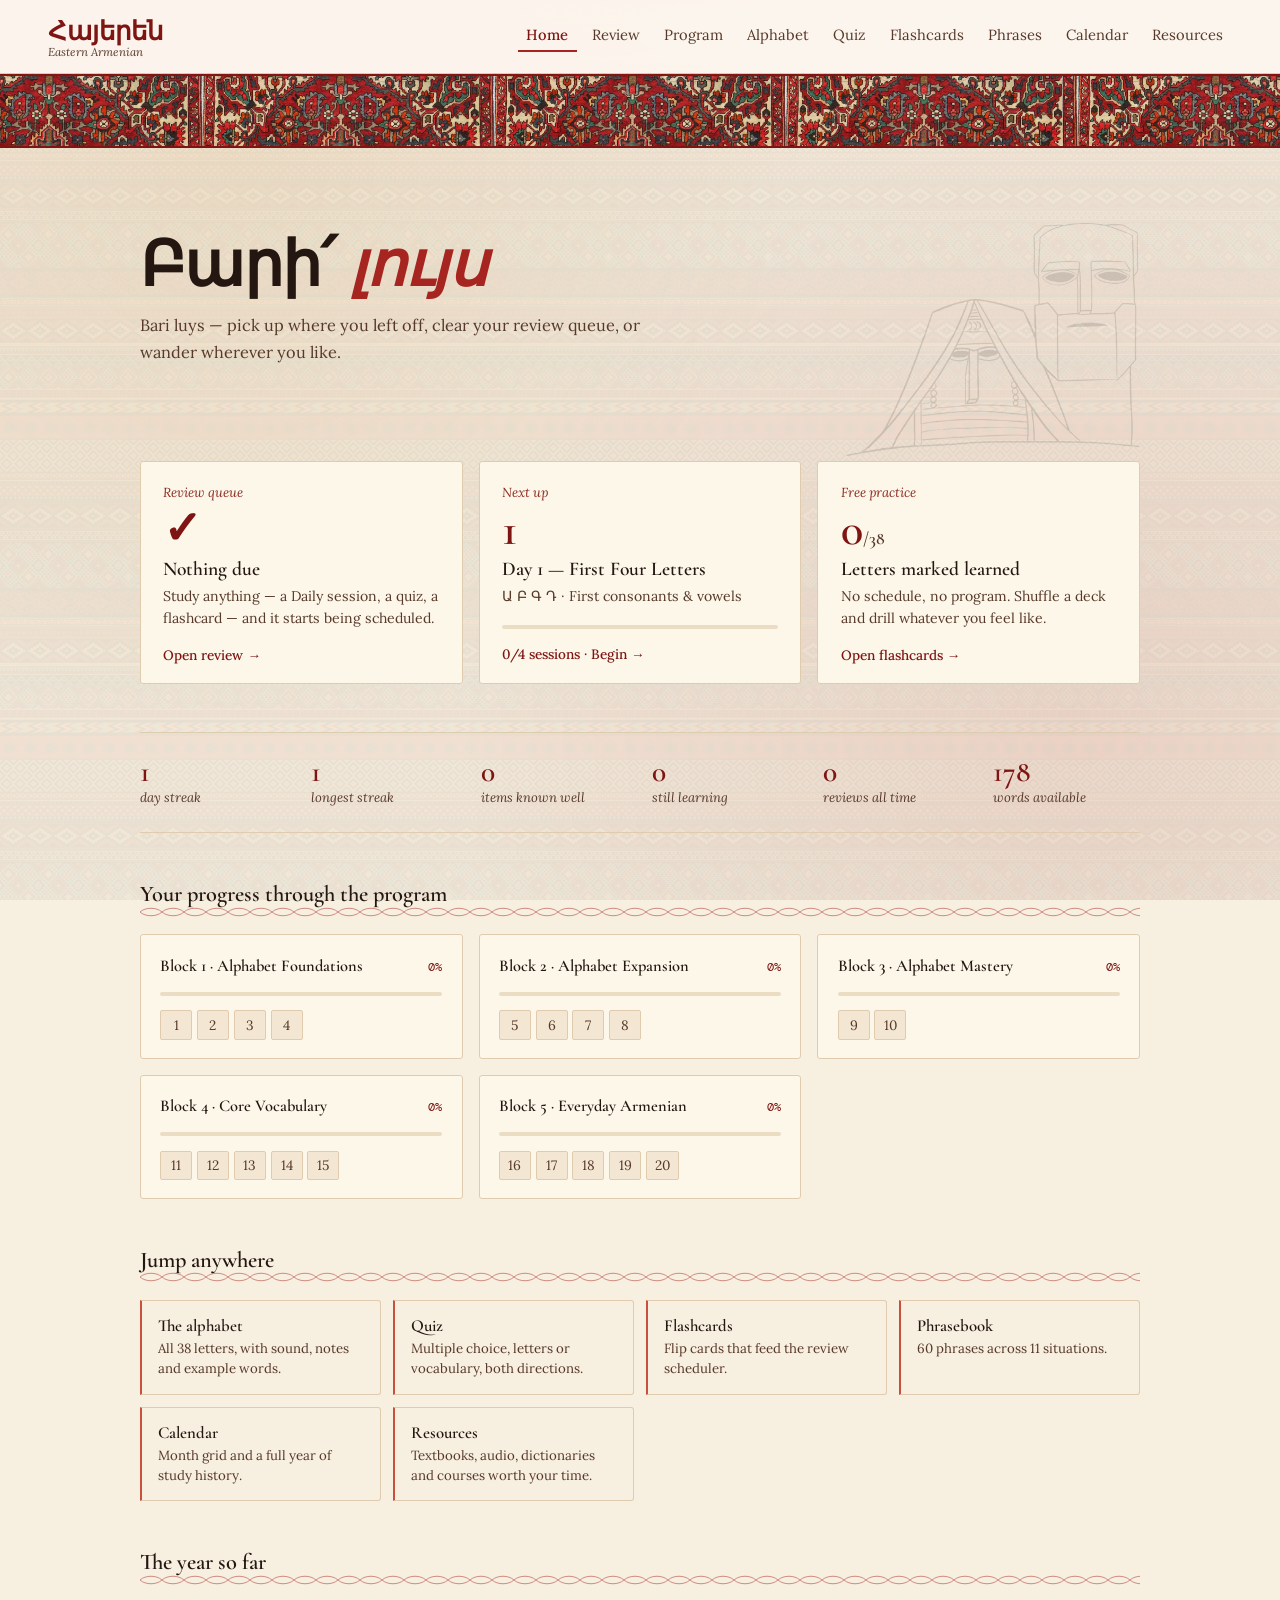
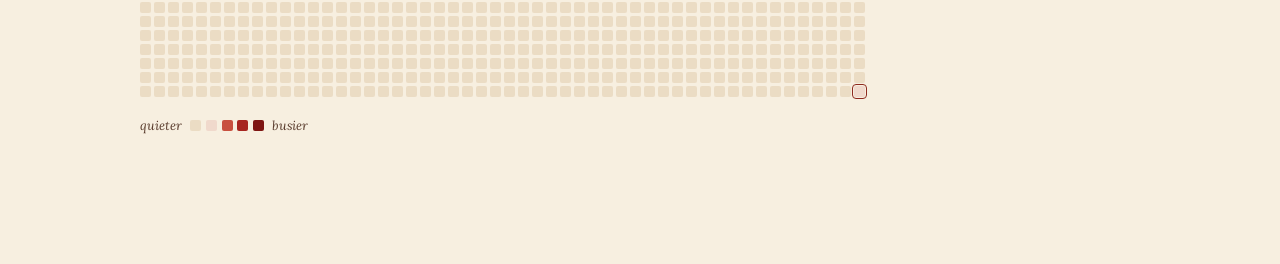
==== index.html @ 658a51a0 "feat: add Drops-style picture mode to word flashcards Adds a "Picture Mode" toggle to the Flashcards" ====
<!DOCTYPE html>
<html lang="en">
<head>
<meta charset="UTF-8">
<meta name="viewport" content="width=device-width, initial-scale=1.0">
<title>Հայերեն — Armenian Learning</title>
<link rel="preconnect" href="https://fonts.googleapis.com">
<link rel="preconnect" href="https://fonts.gstatic.com" crossorigin>
<link href="https://fonts.googleapis.com/css2?family=Cormorant+Garamond:ital,wght@0,400;0,600;0,700;1,400;1,600&family=Lora:ital,wght@0,400;0,500;0,600;1,400;1,500&family=DM+Mono:wght@400;500&display=swap" rel="stylesheet">
<link rel="stylesheet" href="css/main.css">
<link rel="manifest" href="/hayeren/manifest.json">
<meta name="theme-color" content="#a72520">
<meta name="apple-mobile-web-app-capable" content="yes">
<meta name="apple-mobile-web-app-status-bar-style" content="default">
<meta name="apple-mobile-web-app-title" content="Hayeren">
<link rel="apple-touch-icon" href="/hayeren/icons/icon-192.png">
</head>
<body>

<nav>
  <div class="nav-logo">Հայերեն <span>Eastern Armenian</span></div>
  <div class="nav-tabs">
    <button class="tab-btn active"  onclick="showPanel('home', this)">Home</button>
    <button class="tab-btn"         onclick="showPanel('review', this)">Review<span class="tab-badge" id="tabDueBadge"></span></button>
    <button class="tab-btn"         onclick="showPanel('daily', this)">Program</button>
    <button class="tab-btn"         onclick="showPanel('alphabet', this)">Alphabet</button>
    <button class="tab-btn"         onclick="showPanel('quiz', this)">Quiz</button>
    <button class="tab-btn"         onclick="showPanel('flashcards', this)">Flashcards</button>
    <button class="tab-btn"         onclick="showPanel('phrases', this)">Phrases</button>
    <button class="tab-btn"         onclick="showPanel('calendar', this)">Calendar</button>
    <button class="tab-btn"         onclick="showPanel('resources', this)">Resources</button>
  </div>
</nav>

<!-- ====== HOME / DASHBOARD ====== -->
<div id="panel-home" class="panel active">
  <div class="carpet-band" role="presentation"></div>
  <div class="dash">
    <header class="dash-head">
      <h1 id="dashGreeting">Բարի՛ <em>լույս</em></h1>
      <p id="dashLine">Pick up where you left off, clear your review queue, or wander wherever you like.</p>
    </header>

    <section class="dash-primary" id="dashPrimary"></section>

    <section class="dash-figures" id="dashFigures"></section>

    <section class="dash-section">
      <h2>Your progress through the program</h2>
      <div class="dash-blocks" id="dashBlocks"></div>
    </section>

    <section class="dash-section">
      <h2>Jump anywhere</h2>
      <div class="dash-jump" id="dashJump"></div>
    </section>

    <section class="dash-section">
      <h2>The year so far</h2>
      <div class="heatmap-wrap"><div class="heatmap" id="dashHeatmap"></div></div>
      <div class="heatmap-key">
        <span>quieter</span>
        <i class="hm-cell level-0"></i><i class="hm-cell level-1"></i><i class="hm-cell level-2"></i><i class="hm-cell level-3"></i><i class="hm-cell level-4"></i>
        <span>busier</span>
      </div>
    </section>
  </div>
</div>

<!-- ====== REVIEW PANEL ====== -->
<div id="panel-review" class="panel">
  <div class="review-section">
    <div class="review-head">
      <h2>Review</h2>
      <p>Everything the scheduler says is due today — letters, words and phrases in one queue. This is the habit that makes the rest stick.</p>
    </div>
    <div class="review-stats" id="reviewStats"></div>
    <div class="progress-bar-wrap"><div class="progress-bar-fill" id="reviewProgress" style="width:0%"></div></div>
    <div class="review-counter" id="reviewCounter"></div>
    <div class="review-card" id="reviewCard"></div>
    <div class="review-actions" id="reviewActions" style="display:none;">
      <button class="fc-rate fc-rate-hard" onclick="rateReview('hard')">Hard<span>1 day</span></button>
      <button class="fc-rate fc-rate-ok"   onclick="rateReview('good')">Got it<span>schedule out</span></button>
      <button class="fc-rate fc-rate-easy" onclick="rateReview('easy')">Easy<span>push further</span></button>
    </div>
  </div>
</div>

<!-- ====== PROGRAM (DAILY) PANEL ====== -->
<div id="panel-daily" class="panel">
  <div class="pattern-band" role="presentation"></div>
  <div class="schedule-section">
    <div class="program-head">
      <h2 id="dayHeading">Day 1 — First Four Letters</h2>
      <div id="day-subtitle" class="program-subtitle"></div>
      <div id="dayMeta" class="program-meta"></div>
    </div>

    <nav id="daySelector" class="day-selector"></nav>

    <div id="dayContent"></div>
  </div>
</div>

<!-- ====== CALENDAR PANEL ====== -->
<div id="panel-calendar" class="panel">
  <div class="calendar-section">
    <div class="cal-head">
      <h2>Calendar</h2>
      <p>A record of the whole effort. Darker means a heavier study day — a gap costs one square, not the story.</p>
    </div>
    <div class="cal-summary" id="calSummary"></div>

    <div class="cal-month">
      <div class="cal-month-bar">
        <button class="cal-nav" onclick="changeMonth(-1)">←</button>
        <div class="cal-month-label" id="calMonthLabel"></div>
        <button class="cal-nav" onclick="changeMonth(1)">→</button>
      </div>
      <div class="cal-grid" id="calMonthGrid"></div>
    </div>

    <div class="cal-year">
      <h3>Last 52 weeks</h3>
      <div class="heatmap-wrap"><div class="heatmap" id="calYearMap"></div></div>
    </div>
  </div>
</div>
<!-- ====== ALPHABET PANEL ====== -->
<div id="panel-alphabet" class="panel">
  <div class="rug-band" role="presentation"></div>
  <div class="alphabet-section">
    <div class="alpha-header">
      <div>
        <h2>The Armenian Alphabet</h2>
        <p>Created by Mesrop Mashtots in 405 AD — 38 letters, each with a sound you can rely on.</p>
      </div>
      <img class="alpha-initial" src="images/letter-a-cutout.png" alt="An illuminated Armenian manuscript initial, a bird worked into the letterform">
    </div>
    <div class="letter-grid" id="letterGrid"></div>
    <div class="letter-detail" id="letterDetail"></div>
  </div>
</div>

<!-- ====== QUIZ PANEL ====== -->
<div id="panel-quiz" class="panel">
  <div class="quiz-section">
    <div class="quiz-top">
      <h2>Quiz</h2>
      <div class="quiz-score" id="quizScore">Score: 0/0</div>
    </div>

    <div class="quiz-controls">
      <div class="control-group">
        <span class="control-label">Mode</span>
        <button class="ctrl-btn active" id="btnModeLetters" onclick="setQuizMode('letters')">Letters</button>
        <button class="ctrl-btn"        id="btnModeWords"   onclick="setQuizMode('words')">Words</button>
      </div>
      <div class="control-group" id="directionGroup">
        <span class="control-label">Direction</span>
        <button class="ctrl-btn active" id="btnDirToSound" onclick="setQuizDirection('toSound')">Char → Sound</button>
        <button class="ctrl-btn"        id="btnDirToChar"  onclick="setQuizDirection('toChar')">Sound → Char</button>
      </div>
    </div>

    <!-- Word quiz category filter (hidden in letter mode) -->
    <div class="word-quiz-cats" id="wordQuizCats" style="display:none;"></div>

    <div class="progress-bar-wrap">
      <div class="progress-bar-fill" id="quizProgress" style="width:0%"></div>
    </div>

    <div class="quiz-card" id="quizCard">
      <div class="quiz-prompt" id="quizPrompt">What sound does this letter make?</div>
      <div class="quiz-char" id="quizChar">Ա</div>
      <div class="quiz-subtext" id="quizSub">Eastern Armenian</div>
    </div>

    <div class="quiz-options" id="quizOptions"></div>
    <button class="next-btn" id="nextBtn" onclick="nextQuestion()">Next →</button>
  </div>
</div>

<!-- ====== FLASHCARDS PANEL ====== -->
<div id="panel-flashcards" class="panel">
  <div class="flashcard-section">
    <div class="flashcard-top">
      <div class="flashcard-top-title">
        <h2>Flashcards</h2>
        <img class="flashcard-emblem" src="images/dancing-woman-cutout.png" alt="">
      </div>
      <div class="flashcard-controls">
        <div class="control-group">
          <span class="control-label">Deck</span>
          <button class="ctrl-btn active" id="fcDeckLetters" onclick="setFCDeck('letters')">Letters</button>
          <button class="ctrl-btn"        id="fcDeckWords"   onclick="setFCDeck('words')">Words</button>
        </div>
        <div class="control-group" id="fcCategoryGroup" style="display:none;flex-wrap:wrap;gap:0.4rem;"></div>
        <button class="ctrl-btn fc-image-toggle" id="fcImageToggle" style="display:none;" onclick="setFCImageMode(!fcImageMode)" title="Picture on the front, no English — guess from the image">Picture Mode</button>
      </div>
    </div>

    <div class="fc-progress">
      <span id="fcCounter">1 / 38</span>
      <div class="progress-bar-wrap" style="flex:1;margin-bottom:0;">
        <div class="progress-bar-fill" id="fcProgressBar" style="width:0%"></div>
      </div>
    </div>

    <div class="flashcard-container">
      <div class="flashcard" id="flashcard" onclick="flipCard()">
        <div class="flashcard-inner" id="flashcardInner">
          <div class="flashcard-front" id="fcFront"></div>
          <div class="flashcard-back"  id="fcBack"></div>
        </div>
      </div>
    </div>

    <div class="flashcard-hint" id="fcHint">Click the card to reveal</div>
    <div class="fc-next-due" id="fcNextDue"></div>

    <div class="fc-rating" id="fcRating" style="display:none;">
      <button class="fc-rate fc-rate-hard" onclick="rateCard('hard')">Hard</button>
      <button class="fc-rate fc-rate-ok"   onclick="rateCard('good')">Got it</button>
      <button class="fc-rate fc-rate-easy" onclick="rateCard('easy')">Easy</button>
    </div>
  </div>
</div>

<!-- ====== PHRASES PANEL ====== -->
<div id="panel-phrases" class="panel">
  <div class="phrasebook-section">
    <div class="phrases-header">
      <div>
        <h2>Phrasebook</h2>
        <p>Common phrases for everyday Eastern Armenian conversation. Click any phrase to expand it.</p>
      </div>
      <img class="phrases-emblem" src="images/mother-armenia-crop.jpg" alt="Mother Armenia, the monument overlooking Yerevan">
    </div>
    <div class="phrase-cats" id="phraseCats"></div>
    <div class="phrase-list" id="phraseList"></div>
  </div>
</div>

<!-- ====== RESOURCES PANEL ====== -->
<div id="panel-resources" class="panel">
  <div class="resources-section">
    <h2>Learning Resources</h2>
    <p>Curated tools for Eastern Armenian beginners focusing on the alphabet and reading.</p>

    <div class="culture-card">
      <div class="culture-art">
        <img src="images/chess-print.png" alt="Linocut print: a face, a hand and a chess queen on a board">
      </div>
      <div class="culture-text">
        <h3>Learn the words for what you already do</h3>
        <p>Armenia teaches chess as a compulsory school subject from the age of six — the only country in the world that does. Vocabulary sticks when it is attached to something you actually care about, so pick a domain you already know well and learn its words first. Chess, cooking, music, hiking: the subject matters less than the fact that you have opinions about it.</p>
        <div class="culture-arm">Շախմատ</div>
        <div class="culture-rom">shakhmat — chess</div>
      </div>
    </div>

    <div class="culture-card">
      <div class="culture-art photo">
        <img src="images/tatik-papik-weave.jpg" alt="Woven rug depicting the We Are Our Mountains monument near Stepanakert">
      </div>
      <div class="culture-text">
        <h3>Tatik yev Papik — "Grandma and Grandpa"</h3>
        <p>This is a woven version of "We Are Our Mountains," the basalt monument outside Stepanakert — two enormous carved heads emerging from the mountain, known affectionately by this name. Rugs like this one turn a landmark into something a household keeps and hands down, the same way this app is trying to turn an alphabet into something you keep.</p>
        <div class="culture-arm">Մենք ենք մեր սարերը</div>
        <div class="culture-rom">Menk' yenk' mer sarery — We are our mountains</div>
      </div>
    </div>

    <div class="resource-group">
      <div class="resource-group-title">Apps & Tools</div>
      <div class="resource-list">
        <div class="resource-item">
          <h4>Duolingo — Armenian</h4>
          <p>Structured bite-sized lessons covering alphabet and basic phrases. Good for daily habit-building.</p>
          <span class="resource-tag">Free · iOS & Android</span>
        </div>
        <div class="resource-item">
          <h4>Anki Flashcards</h4>
          <p>Download Armenian alphabet decks for spaced repetition. Best tool for memorizing letter shapes long-term.</p>
          <span class="resource-tag">Free · Desktop & Mobile</span>
        </div>
        <div class="resource-item">
          <h4>Forvo.com</h4>
          <p>Native speaker pronunciations of Armenian words. Type any word to hear how it sounds.</p>
          <span class="resource-tag">Free · Web</span>
        </div>
        <div class="resource-item">
          <h4>Google Translate — Armenian</h4>
          <p>Use the handwriting input to practice drawing letters and verify your strokes are recognizable.</p>
          <span class="resource-tag">Free · Web & App</span>
        </div>
      </div>
    </div>

    <div class="resource-group">
      <div class="resource-group-title">Online Courses & Videos</div>
      <div class="resource-list">
        <div class="resource-item">
          <h4>Armenian Virtual College (AVC)</h4>
          <p>armeniavirtualcollege.org — Free structured beginner courses for Eastern Armenian, including alphabet lessons.</p>
          <span class="resource-tag">Free · Web</span>
        </div>
        <div class="resource-item">
          <h4>YouTube: Armenian with Nare</h4>
          <p>Beginner-friendly video lessons covering pronunciation, the alphabet, and common vocabulary.</p>
          <span class="resource-tag">Free · YouTube</span>
        </div>
        <div class="resource-item">
          <h4>Pimsleur Armenian</h4>
          <p>Audio-only method, great for pronunciation from day one. 30 min lessons focused on speaking.</p>
          <span class="resource-tag">Paid · App</span>
        </div>
      </div>
    </div>

    <div class="resource-group">
      <div class="resource-group-title">Books & References</div>
      <div class="resource-list">
        <div class="resource-item">
          <h4>Colloquial Armenian</h4>
          <p>By Dora Sakayan. A structured textbook covering Eastern Armenian grammar, alphabet, and conversation.</p>
          <span class="resource-tag">Book</span>
        </div>
        <div class="resource-item">
          <h4>Armenian-English Dictionary (Bedrossian)</h4>
          <p>Classic reference dictionary, freely available online. Useful once you can read letters.</p>
          <span class="resource-tag">Free PDF · Reference</span>
        </div>
      </div>
    </div>

    <div class="tip-box">
      <p><strong>Tip:</strong> The Armenian alphabet is phonetic — once you know the letters, you can read anything. Invest your first 2 weeks entirely in alphabet mastery before worrying about grammar or vocabulary. Handwriting each letter (not just typing) dramatically improves retention.</p>
    </div>
  </div>
</div>

<!-- Data (no dependencies) -->
<script src="js/data/letters.js"></script>
<script src="js/data/vocabulary.js"></script>
<script src="js/data/phrases.js"></script>
<script src="js/data/grammar.js"></script>
<script src="js/data/curriculum.js"></script>
<script src="js/data/icons.js"></script>
<!-- Core -->
<script src="js/storage.js"></script>
<script src="js/srs.js"></script>
<script src="js/nav.js"></script>
<!-- Features -->
<script src="js/daily.js"></script>
<script src="js/alphabet.js"></script>
<script src="js/quiz.js"></script>
<script src="js/flashcards.js"></script>
<script src="js/phrasebook.js"></script>
<script src="js/review.js"></script>
<script src="js/calendar.js"></script>
<script src="js/dashboard.js"></script>
<!-- Entry point -->
<script src="js/app.js"></script>
</body>
</html>
---- css/main.css ----
/* ===========================================================
   Hayeren — Eastern Armenian
   -----------------------------------------------------------
   Visual register: Armenian illuminated manuscript. Gold-leaf
   apricot on warm paper, serif throughout, section marks in
   rubricated italic rather than tracked-out uppercase labels.
   Ornament is drawn from Armenian tradition: braided interlace
   dividers and the arevakhach (solar eternity wheel).

   Two rules this file holds to:
   1. No grey text. Everything is the same warm ink, separated
      by size, weight and italic — never by draining the colour.
   2. Mono type appears only where it does a real job:
      romanization and IPA, which need even character width.
   =========================================================== */

*, *::before, *::after { box-sizing: border-box; margin: 0; padding: 0; }

:root {
  /* Undyed wool — the carpet's cream ground */
  --bg:        #f7efe0;
  --surface:   #fdf7ea;
  --surface2:  #f3e7d3;
  --sunken:    #ebdcc4;

  /* Madder red — the carpet field, and the app's primary */
  --apricot:       #a72520;
  --apricot-deep:  #7e1512;
  --apricot-light: #c8503f;
  --apricot-pale:  #f0d9cc;
  --apricot-wash:  #f9ebe0;

  /* Saffron/ochre — the carpet's small flame accents */
  --ochre: #cf9433;

  /* Indigo and viridian — the carpet's cool counterweights */
  --indigo:   #34506b;
  --viridian: #2f6b5a;

  /* Rubrication — manuscript section marks, one step off the field red */
  --rubric: #8e2a1f;

  /* One ink, several weights. No greys. */
  --ink:      #241610;
  --ink-mid:  #57392a;
  --ink-soft: #7a5744;

  --border:      #e0cbae;
  --border-firm: #cfb08b;

  --leaf: #2f6b5a;

  --serif-display: 'Cormorant Garamond', Georgia, serif;
  --serif-body:    'Lora', Georgia, serif;
  --mono:          'DM Mono', ui-monospace, monospace;

  /* Braided interlace, used as a divider rule */
  --interlace: url("data:image/svg+xml,%3Csvg xmlns='http://www.w3.org/2000/svg' width='44' height='10' viewBox='0 0 44 10'%3E%3Cg fill='none' stroke='%23a72520' stroke-width='1' opacity='.5'%3E%3Cpath d='M0 5C5.5 0 16.5 0 22 5S38.5 10 44 5'/%3E%3Cpath d='M0 5C5.5 10 16.5 10 22 5S38.5 0 44 5'/%3E%3C/g%3E%3C/svg%3E");

  /* Sawtooth — lifted from the chess linocut's border */
  --sawtooth: url("data:image/svg+xml,%3Csvg xmlns='http://www.w3.org/2000/svg' width='16' height='8' viewBox='0 0 16 8'%3E%3Cpath d='M0 8L8 0l8 8z' fill='%23a72520' opacity='.85'/%3E%3C/svg%3E");
}

html {
  -webkit-text-size-adjust: 100%;
  scroll-behavior: smooth;
  /* Keeps an in-page jump (recall/reading reveals, a focused input) clear
     of the sticky nav instead of landing underneath it. */
  scroll-padding-top: 84px;
}

body {
  background: var(--bg);
  color: var(--ink);
  font-family: var(--serif-body);
  font-size: 16px;
  line-height: 1.65;
  min-height: 100vh;
  overflow-x: hidden;
}

/* A flat, seamless textile pattern held far back as woven texture, not a
   picture — a genuine repeat unit tiles far more cleanly than a cropped
   photograph would, and costs one small file at any viewport. */
body::before {
  content: '';
  position: fixed;
  inset: 0;
  pointer-events: none;
  z-index: 0;
  opacity: 0.07;
  background-image: url('../images/pattern-tile.jpg');
  background-size: 160px auto;
  background-repeat: repeat;
  mix-blend-mode: multiply;
}

/* Warm bloom over the weave */
body::after {
  content: '';
  position: fixed;
  inset: 0;
  pointer-events: none;
  z-index: 0;
  background-image:
    radial-gradient(circle at 18% 18%, rgba(207, 148, 51, 0.10), transparent 45%),
    radial-gradient(circle at 84% 80%, rgba(167, 37, 32, 0.08), transparent 48%);
}

::selection { background: var(--apricot-pale); color: var(--ink); }

/* ======= ORNAMENT ======= */

/* Braided rule. Put on any element that divides sections. */
.interlace-rule {
  height: 10px;
  background-image: var(--interlace);
  background-repeat: repeat-x;
  background-position: center;
}

/* ======= NAV ======= */
nav {
  position: sticky;
  top: 0;
  z-index: 40;
  display: flex;
  align-items: baseline;
  justify-content: space-between;
  flex-wrap: wrap;
  gap: 0.75rem 1.5rem;
  padding: 1.1rem clamp(1rem, 4vw, 3rem) 0.9rem;
  background: rgba(253, 246, 238, 0.94);
  backdrop-filter: blur(10px);
  border-bottom: 1px solid var(--border);
}

nav::after {
  content: '';
  position: absolute;
  left: 0; right: 0; bottom: -10px;
  height: 10px;
  background-image: var(--interlace);
  background-repeat: repeat-x;
  opacity: 0.5;
  pointer-events: none;
}

.nav-logo {
  font-family: var(--serif-display);
  font-size: 1.6rem;
  font-weight: 600;
  color: var(--apricot-deep);
  line-height: 1.1;
}

.nav-logo span {
  display: block;
  font-family: var(--serif-body);
  font-style: italic;
  font-size: 0.72rem;
  font-weight: 400;
  color: var(--ink-mid);
  letter-spacing: 0;
}

.nav-tabs {
  display: flex;
  flex-wrap: wrap;
  gap: 0.15rem 0.4rem;
}

/* Below the wrap breakpoint, nine tabs wrapping to a third line pushes page
   content down unpredictably. A single scrollable row reads as one control
   (swipe to see more) instead of a layout that shifts per page. */
@media (max-width: 720px) {
  .nav-tabs {
    flex-wrap: nowrap;
    overflow-x: auto;
    max-width: 100%;
    padding-bottom: 2px;
    scrollbar-width: thin;
    -webkit-overflow-scrolling: touch;
  }

  .tab-btn { flex: 0 0 auto; }
}

.tab-btn {
  position: relative;
  background: none;
  border: none;
  border-bottom: 2px solid transparent;
  font-family: var(--serif-body);
  font-size: 0.92rem;
  color: var(--ink-mid);
  padding: 0.3rem 0.55rem 0.4rem;
  cursor: pointer;
  transition: color 0.18s, border-color 0.18s;
}

.tab-btn:hover { color: var(--apricot-deep); }

.tab-btn.active {
  color: var(--apricot-deep);
  border-bottom-color: var(--apricot);
  font-weight: 500;
}

.tab-badge {
  display: none;
  margin-left: 0.35rem;
  background: var(--rubric);
  color: #fff;
  font-family: var(--mono);
  font-size: 0.62rem;
  line-height: 1;
  padding: 0.2rem 0.35rem;
  border-radius: 999px;
  vertical-align: 1px;
}

.tab-badge.visible { display: inline-block; }

/* ======= PANELS ======= */
.panel { display: none; position: relative; z-index: 1; }
.panel.active { display: block; animation: rise 0.35s ease both; }

@keyframes rise {
  from { opacity: 0; transform: translateY(8px); }
  to   { opacity: 1; transform: none; }
}

/* Shared section shell */
.dash, .review-section, .schedule-section, .calendar-section,
.alphabet-section, .quiz-section, .flashcard-section,
.phrasebook-section, .resources-section {
  max-width: 1080px;
  margin: 0 auto;
  padding: clamp(1.75rem, 4vw, 3.25rem) clamp(1rem, 4vw, 2.5rem) 5rem;
}

.quiz-section, .flashcard-section { max-width: 760px; }

h1, h2, h3, h4 {
  font-family: var(--serif-display);
  font-weight: 600;
  line-height: 1.15;
  color: var(--ink);
}

/* ======= DASHBOARD ======= */

/* A woven band off the carpet's border, run full-bleed above the greeting.
   Bounded height keeps it a rule, not a hero image. */
.carpet-band {
  height: 74px;
  margin-bottom: 2rem;
  border-top: 2px solid var(--apricot-deep);
  border-bottom: 2px solid var(--apricot-deep);
  background-image: url('../images/carpet-band.jpg');
  background-size: auto 100%;
  background-repeat: repeat-x;
  background-position: center;
}

.dash-head {
  position: relative;
  margin-bottom: 2.5rem;
  min-height: 190px;
}

/* Tatik-Papik — "We Are Our Mountains", Stepanakert. Set as a watermark
   behind the greeting rather than as a framed picture. */
.dash-head::after {
  content: '';
  position: absolute;
  top: -0.5rem;
  right: 0;
  width: min(300px, 42vw);
  aspect-ratio: 554 / 430;
  background-image: url('../images/tatik-papik.png');
  background-size: contain;
  background-repeat: no-repeat;
  background-position: top right;
  opacity: 0.14;
  pointer-events: none;
}

.dash-head h1 {
  position: relative;
  font-size: clamp(2.4rem, 6vw, 3.9rem);
  letter-spacing: -0.01em;
}

.dash-head h1 em {
  font-style: italic;
  color: var(--apricot);
}

.dash-head p {
  margin-top: 0.6rem;
  font-size: 1.02rem;
  color: var(--ink-mid);
  max-width: 56ch;
}

/* -- The three ways in -- */
.dash-primary {
  display: grid;
  grid-template-columns: repeat(auto-fit, minmax(250px, 1fr));
  gap: 1rem;
  margin-bottom: 3rem;
}

.dash-card {
  position: relative;
  display: flex;
  flex-direction: column;
  align-items: flex-start;
  gap: 0.3rem;
  text-align: left;
  background: var(--surface);
  border: 1px solid var(--border);
  border-radius: 3px;
  padding: 1.4rem 1.4rem 1.2rem;
  font-family: var(--serif-body);
  color: var(--ink);
  cursor: pointer;
  transition: border-color 0.2s, transform 0.2s, box-shadow 0.2s;
}

.dash-card:hover {
  border-color: var(--border-firm);
  transform: translateY(-2px);
  box-shadow: 0 10px 26px -18px rgba(42, 26, 15, 0.45);
}

/* The lead card carries the gold-leaf edge */
.dash-card.lead {
  background: linear-gradient(165deg, var(--apricot-wash), var(--surface) 60%);
  border-color: var(--apricot-light);
}

.dash-card.lead::before {
  content: '';
  position: absolute;
  inset: 0 auto 0 0;
  width: 3px;
  background: linear-gradient(var(--apricot), var(--rubric));
  border-radius: 3px 0 0 3px;
}

.dash-card-kicker {
  font-style: italic;
  font-size: 0.82rem;
  color: var(--rubric);
}

.dash-card-figure {
  font-family: var(--serif-display);
  font-size: 2.9rem;
  font-weight: 600;
  line-height: 1;
  color: var(--apricot-deep);
}

.dash-card-figure span {
  font-size: 1.1rem;
  color: var(--ink-mid);
}

.dash-card-title {
  font-family: var(--serif-display);
  font-size: 1.22rem;
  font-weight: 600;
}

.dash-card-note {
  font-size: 0.88rem;
  color: var(--ink-mid);
  line-height: 1.55;
}

.dash-card-go {
  margin-top: 0.7rem;
  font-size: 0.85rem;
  font-weight: 500;
  color: var(--apricot-deep);
}

.dash-progress {
  width: 100%;
  height: 4px;
  margin-top: 0.75rem;
  background: var(--sunken);
  border-radius: 999px;
  overflow: hidden;
}

.dash-progress-fill {
  height: 100%;
  background: linear-gradient(90deg, var(--apricot), var(--apricot-light));
  border-radius: 999px;
  transition: width 0.45s ease;
}

/* -- Figures strip -- */
.dash-figures {
  display: grid;
  grid-template-columns: repeat(auto-fit, minmax(120px, 1fr));
  gap: 0.5rem 1.5rem;
  padding: 1.5rem 0;
  border-top: 1px solid var(--border);
  border-bottom: 1px solid var(--border);
  margin-bottom: 3rem;
}

.figure { display: flex; flex-direction: column; }

.figure-num {
  font-family: var(--serif-display);
  font-size: 1.85rem;
  font-weight: 600;
  line-height: 1;
  color: var(--apricot-deep);
}

.figure-label {
  font-size: 0.82rem;
  font-style: italic;
  color: var(--ink-mid);
}

/* -- Sections -- */
.dash-section { margin-bottom: 3rem; }

.dash-section > h2 {
  font-size: 1.4rem;
  margin-bottom: 1.1rem;
  padding-bottom: 0.6rem;
  background-image: var(--interlace);
  background-repeat: repeat-x;
  background-position: bottom left;
}

.dash-blocks {
  display: grid;
  grid-template-columns: repeat(auto-fit, minmax(260px, 1fr));
  gap: 1rem;
}

.dash-block {
  background: var(--surface);
  border: 1px solid var(--border);
  border-radius: 3px;
  padding: 1.1rem 1.2rem;
}

.dash-block-top {
  display: flex;
  justify-content: space-between;
  align-items: baseline;
  gap: 0.5rem;
}

.dash-block-name {
  font-family: var(--serif-display);
  font-size: 1.03rem;
  font-weight: 600;
}

.dash-block-pct {
  font-family: var(--mono);
  font-size: 0.78rem;
  color: var(--apricot-deep);
}

.dash-block-days {
  display: flex;
  flex-wrap: wrap;
  gap: 0.3rem;
  margin-top: 0.9rem;
}

.day-chip, .day-switch-btn {
  min-width: 2rem;
  background: var(--surface2);
  border: 1px solid var(--border);
  border-radius: 2px;
  font-family: var(--serif-body);
  font-size: 0.85rem;
  color: var(--ink-mid);
  padding: 0.3rem 0.5rem;
  cursor: pointer;
  transition: all 0.18s;
}

.day-chip:hover, .day-switch-btn:hover {
  border-color: var(--apricot);
  color: var(--apricot-deep);
}

.day-chip.partial, .day-switch-btn.partial {
  border-color: var(--apricot-light);
  color: var(--apricot-deep);
}

.day-chip.complete, .day-switch-btn.complete {
  background: var(--apricot);
  border-color: var(--apricot);
  color: #fff;
}

.day-switch-btn.active {
  background: var(--ink);
  border-color: var(--ink);
  color: var(--bg);
  font-weight: 500;
}

/* -- Jump cards -- */
.dash-jump {
  display: grid;
  grid-template-columns: repeat(auto-fit, minmax(215px, 1fr));
  gap: 0.75rem;
}

.jump-card {
  display: flex;
  flex-direction: column;
  gap: 0.2rem;
  text-align: left;
  background: none;
  border: 1px solid var(--border);
  border-left: 2px solid var(--apricot-light);
  border-radius: 0 3px 3px 0;
  padding: 0.9rem 1rem;
  font-family: var(--serif-body);
  cursor: pointer;
  transition: background 0.18s, border-left-color 0.18s;
}

.jump-card:hover {
  background: var(--surface);
  border-left-color: var(--rubric);
}

.jump-title {
  font-family: var(--serif-display);
  font-size: 1.05rem;
  font-weight: 600;
  color: var(--ink);
}

.jump-note {
  font-size: 0.83rem;
  color: var(--ink-mid);
  line-height: 1.5;
}

/* ======= HEATMAP ======= */
.heatmap-wrap {
  overflow-x: auto;
  padding-bottom: 0.4rem;
  -webkit-overflow-scrolling: touch;
  overscroll-behavior-x: contain;
}

.heatmap {
  display: flex;
  gap: 3px;
  min-width: max-content;
}

.hm-week { display: flex; flex-direction: column; gap: 3px; }

.hm-cell {
  width: 11px;
  height: 11px;
  border-radius: 2px;
  background: var(--sunken);
}

.hm-cell.level-1 { background: var(--apricot-pale); }
.hm-cell.level-2 { background: var(--apricot-light); }
.hm-cell.level-3 { background: var(--apricot); }
.hm-cell.level-4 { background: var(--apricot-deep); }
.hm-cell.future  { background: transparent; border: 1px dashed var(--border); }
.hm-cell.today   { outline: 1.5px solid var(--rubric); outline-offset: 1px; }

.heatmap-key {
  display: flex;
  align-items: center;
  gap: 0.3rem;
  margin-top: 0.7rem;
  font-size: 0.8rem;
  font-style: italic;
  color: var(--ink-mid);
}

.heatmap-key i { width: 11px; height: 11px; border-radius: 2px; }
.heatmap-key span:first-child { margin-right: 0.2rem; }
.heatmap-key span:last-child  { margin-left: 0.2rem; }

/* ======= REVIEW ======= */
.review-head { margin-bottom: 1.75rem; }
.review-head h2 { font-size: clamp(1.9rem, 4vw, 2.6rem); }
.review-head p {
  margin-top: 0.5rem;
  color: var(--ink-mid);
  max-width: 58ch;
}

.review-stats {
  display: grid;
  grid-template-columns: repeat(auto-fit, minmax(110px, 1fr));
  gap: 0.5rem 1.25rem;
  padding: 1.1rem 0;
  border-top: 1px solid var(--border);
  border-bottom: 1px solid var(--border);
  margin-bottom: 1.75rem;
}

.rv-stat { display: flex; flex-direction: column; }

.rv-stat-num {
  font-family: var(--serif-display);
  font-size: 1.6rem;
  font-weight: 600;
  line-height: 1;
  color: var(--apricot-deep);
}

.rv-stat-label { font-size: 0.8rem; font-style: italic; color: var(--ink-mid); }

.review-counter {
  font-family: var(--mono);
  font-size: 0.78rem;
  color: var(--ink-mid);
  margin-bottom: 0.75rem;
}

.review-card {
  background: var(--surface);
  border: 1px solid var(--border);
  border-radius: 3px;
  padding: 2.5rem 1.75rem;
  text-align: center;
  min-height: 300px;
  display: flex;
  flex-direction: column;
  align-items: center;
  justify-content: center;
  gap: 0.4rem;
}

.rv-type { font-style: italic; font-size: 0.85rem; color: var(--rubric); }

.rv-front {
  font-family: var(--serif-display);
  font-size: clamp(3.5rem, 12vw, 5.5rem);
  font-weight: 600;
  line-height: 1;
  color: var(--ink);
}

.rv-sub { font-family: var(--mono); font-size: 0.85rem; color: var(--ink-mid); }

.rv-back {
  max-height: 0;
  opacity: 0;
  overflow: hidden;
  font-family: var(--serif-display);
  font-size: 1.6rem;
  color: var(--apricot-deep);
  transition: max-height 0.3s, opacity 0.3s, margin 0.3s;
}

.rv-back.visible { max-height: 200px; opacity: 1; margin-top: 0.6rem; }

.rv-empty { max-width: 42ch; }

.rv-empty-mark {
  font-family: var(--serif-display);
  font-size: 3.5rem;
  color: var(--apricot-light);
  line-height: 1;
  margin-bottom: 0.5rem;
}

/* Tatik-Papik, used as the "all clear" mark */
.rv-emblem {
  width: 150px;
  height: 116px;
  margin: 0 auto 0.75rem;
  background-image: url('../images/tatik-papik.png');
  background-size: contain;
  background-repeat: no-repeat;
  background-position: center;
  opacity: 0.4;
  filter: sepia(1) saturate(5) hue-rotate(-20deg) brightness(0.6);
}
.rv-empty h3 { font-size: 1.35rem; margin-bottom: 0.4rem; }
.rv-empty p  { font-size: 0.92rem; color: var(--ink-mid); }

.review-actions, .fc-rating {
  display: flex;
  gap: 0.6rem;
  margin-top: 1.25rem;
  flex-wrap: wrap;
  justify-content: center;
}

.fc-rate {
  display: flex;
  flex-direction: column;
  align-items: center;
  gap: 0.1rem;
  flex: 1 1 130px;
  background: var(--surface);
  border: 1px solid var(--border-firm);
  border-radius: 3px;
  font-family: var(--serif-body);
  font-size: 0.95rem;
  color: var(--ink);
  padding: 0.65rem 1rem;
  cursor: pointer;
  transition: all 0.18s;
}

.fc-rate span { font-size: 0.72rem; font-style: italic; color: var(--ink-mid); }
.fc-rate:hover { transform: translateY(-1px); }
.fc-rate-hard:hover { border-color: var(--rubric); color: var(--rubric); }
.fc-rate-ok:hover   { border-color: var(--apricot); color: var(--apricot-deep); }
.fc-rate-easy:hover { border-color: var(--leaf); color: var(--leaf); }

/* ======= PROGRAM ======= */
/* Woven band lifted from the same textile as the background tile — ties the
   Program page to the dashboard's carpet band without repeating the asset. */
.pattern-band {
  height: 54px;
  margin-bottom: 1.75rem;
  border-top: 2px solid var(--apricot-deep);
  border-bottom: 2px solid var(--apricot-deep);
  background-image: url('../images/pattern-band.jpg');
  background-size: auto 100%;
  background-repeat: repeat-x;
  background-position: center;
}

.program-head { margin-bottom: 1.5rem; }
.program-head h2 { font-size: clamp(1.9rem, 4vw, 2.6rem); }

.program-subtitle {
  font-family: var(--serif-display);
  font-size: 1.1rem;
  font-style: italic;
  color: var(--apricot-deep);
  margin-top: 0.3rem;
}

.program-meta { font-size: 0.86rem; color: var(--ink-mid); margin-top: 0.2rem; }

.day-selector {
  display: grid;
  grid-template-columns: repeat(auto-fit, minmax(180px, 1fr));
  gap: 0.9rem 1.25rem;
  padding: 1.25rem 0;
  margin-bottom: 2rem;
  border-top: 1px solid var(--border);
  border-bottom: 1px solid var(--border);
}

.day-block-label {
  font-family: var(--serif-display);
  font-size: 0.92rem;
  font-style: italic;
  color: var(--rubric);
  margin-bottom: 0.45rem;
}

.day-block-row { display: flex; flex-wrap: wrap; gap: 0.3rem; }

/* -- Session blocks -- */
.session-block {
  background: var(--surface);
  border: 1px solid var(--border);
  border-radius: 3px;
  margin-bottom: 0.85rem;
  overflow: hidden;
  transition: border-color 0.2s;
}

.session-block:hover { border-color: var(--border-firm); }

.session-block.completed {
  background: var(--apricot-wash);
  border-color: var(--apricot-light);
}

.session-header {
  display: flex;
  align-items: center;
  justify-content: space-between;
  gap: 1rem;
  padding: 1.1rem 1.3rem;
  cursor: pointer;
}

.session-header-left { min-width: 0; }

.session-tag {
  font-family: var(--serif-display);
  font-size: 0.9rem;
  font-style: italic;
  color: var(--rubric);
}

.session-meta { font-size: 0.8rem; color: var(--ink-mid); }

.session-title-main {
  font-family: var(--serif-display);
  font-size: 1.22rem;
  font-weight: 600;
  margin-top: 0.15rem;
}

.session-header-right {
  display: flex;
  align-items: center;
  gap: 0.7rem;
  flex-shrink: 0;
}

.session-done-badge {
  display: none;
  font-size: 0.78rem;
  color: var(--leaf);
}

.session-done-badge.visible { display: block; }

.session-chevron {
  font-size: 0.65rem;
  color: var(--apricot);
  transition: transform 0.25s;
}

.session-chevron.open { transform: rotate(180deg); }

/* max-height is set inline by toggleSessionBody() to the panel's real
   scrollHeight, not a large fixed value — an ease timing curve run against
   an arbitrary max makes the open/close look like a snap with a long
   invisible tail instead of an actual smooth expand/collapse. */
.session-body {
  max-height: 0;
  overflow: hidden;
  transition: max-height 0.32s ease;
}

.session-body-inner { padding: 0 1.3rem 1.4rem; }

.session-intro {
  font-size: 0.94rem;
  color: var(--ink-mid);
  margin-bottom: 1.1rem;
  max-width: 62ch;
}

.session-hint {
  font-size: 0.82rem;
  font-style: italic;
  color: var(--ink-mid);
  margin-top: 0.75rem;
}

.complete-btn, .mark-btn, .next-btn {
  background: var(--apricot);
  border: 1px solid var(--apricot);
  color: #fff;
  font-family: var(--serif-body);
  font-size: 0.92rem;
  padding: 0.55rem 1.3rem;
  border-radius: 2px;
  cursor: pointer;
  margin-top: 1.25rem;
  transition: background 0.18s, opacity 0.18s;
}

.complete-btn:hover, .mark-btn:hover, .next-btn:hover { background: var(--apricot-deep); border-color: var(--apricot-deep); }

.complete-btn:disabled {
  background: transparent;
  border-color: var(--leaf);
  color: var(--leaf);
  cursor: default;
}

.mark-btn.secondary {
  background: transparent;
  color: var(--apricot-deep);
  border-color: var(--border-firm);
}

.mark-btn.secondary:hover { background: var(--surface2); border-color: var(--apricot); color: var(--apricot-deep); }

.drill-actions { display: flex; flex-wrap: wrap; gap: 0.6rem; }
.drill-actions .mark-btn { margin-top: 0; }

/* -- Letter study cards -- */
.study-grid {
  display: grid;
  grid-template-columns: repeat(auto-fit, minmax(235px, 1fr));
  gap: 0.9rem;
}

.study-letter {
  background: var(--bg);
  border: 1px solid var(--border);
  border-radius: 3px;
  padding: 1.1rem;
}

.study-letter-char {
  font-family: var(--serif-display);
  font-size: 2.6rem;
  font-weight: 600;
  line-height: 1;
  color: var(--apricot-deep);
}

.study-letter-char span { font-size: 1.5rem; color: var(--ink-mid); }

.study-letter-name {
  font-family: var(--serif-display);
  font-size: 1.03rem;
  font-weight: 600;
  margin-top: 0.35rem;
}

.study-letter-ipa { font-family: var(--mono); font-size: 0.78rem; color: var(--apricot-deep); }

.study-letter-desc { font-size: 0.87rem; color: var(--ink-mid); margin: 0.5rem 0; }

.study-letter-words { display: flex; flex-direction: column; gap: 0.15rem; margin-bottom: 0.6rem; }

.study-letter-words span { font-size: 0.92rem; }
.study-letter-words em { font-style: italic; color: var(--ink-mid); font-size: 0.85rem; }

/* -- Tracing -- */
.trace-row { display: flex; flex-wrap: wrap; gap: 0.8rem; }

.trace-cell {
  flex: 1 1 110px;
  text-align: center;
  background: repeating-linear-gradient(var(--bg), var(--bg) 26px, var(--border) 26px, var(--border) 27px);
  border: 1px solid var(--border);
  border-radius: 3px;
  padding: 0.9rem 0.5rem;
}

.trace-glyph {
  font-family: var(--serif-display);
  font-size: 2.4rem;
  line-height: 1.1;
  color: var(--apricot);
}

.trace-glyph.lower { font-size: 1.7rem; color: var(--ink-mid); }
.trace-name { font-size: 0.8rem; font-style: italic; color: var(--ink-mid); margin-bottom: 0.4rem; }

/* -- Recall -- */
.recall-list { display: flex; flex-direction: column; gap: 0.45rem; }

.recall-item {
  background: var(--bg);
  border: 1px solid var(--border);
  border-left: 2px solid var(--apricot-light);
  border-radius: 0 3px 3px 0;
  padding: 0.75rem 1rem;
  cursor: pointer;
  transition: border-left-color 0.18s;
}

.recall-item:hover { border-left-color: var(--rubric); }

.recall-q { font-family: var(--serif-display); font-size: 1.1rem; font-weight: 600; }

.recall-ans {
  max-height: 0;
  opacity: 0;
  overflow: hidden;
  font-size: 0.9rem;
  color: var(--ink-mid);
  transition: max-height 0.3s, opacity 0.3s, margin 0.3s;
}

.recall-item.revealed .recall-ans { max-height: 140px; opacity: 1; margin-top: 0.35rem; }

/* -- Word / phrase practice -- */
.word-practice, .phrase-practice { display: grid; grid-template-columns: repeat(auto-fit, minmax(200px, 1fr)); gap: 0.75rem; }

.word-practice-item, .phrase-practice-item {
  background: var(--bg);
  border: 1px solid var(--border);
  border-radius: 3px;
  padding: 0.9rem 1rem;
}

.wp-arm, .pp-arm {
  font-family: var(--serif-display);
  font-size: 1.5rem;
  font-weight: 600;
  color: var(--apricot-deep);
  line-height: 1.2;
}

.pp-arm { font-size: 1.25rem; }
.wp-rom, .pp-rom { font-family: var(--mono); font-size: 0.78rem; color: var(--ink-mid); }
.wp-eng, .pp-eng { font-size: 0.95rem; margin-top: 0.1rem; }
.pp-usage { font-size: 0.82rem; font-style: italic; color: var(--ink-mid); margin-top: 0.35rem; }

/* -- Grammar -- */
.grammar-note { display: flex; flex-direction: column; gap: 0.9rem; }

.grammar-summary {
  font-family: var(--serif-display);
  font-size: 1.15rem;
  font-style: italic;
  color: var(--apricot-deep);
  border-left: 2px solid var(--apricot);
  padding-left: 0.9rem;
}

.grammar-body { font-size: 0.94rem; color: var(--ink-mid); max-width: 64ch; }

.table-scroll {
  overflow-x: auto;
  -webkit-overflow-scrolling: touch;
  overscroll-behavior-x: contain;
}

.grammar-table {
  width: 100%;
  border-collapse: collapse;
  font-size: 0.9rem;
  min-width: 380px;
}

.grammar-table th {
  text-align: left;
  font-family: var(--serif-display);
  font-style: italic;
  font-weight: 600;
  color: var(--rubric);
  border-bottom: 1px solid var(--border-firm);
  padding: 0.4rem 0.7rem 0.4rem 0;
}

.grammar-table td {
  border-bottom: 1px solid var(--border);
  padding: 0.45rem 0.7rem 0.45rem 0;
}

.grammar-table td:first-child { font-family: var(--mono); font-size: 0.82rem; color: var(--apricot-deep); }

.grammar-examples { display: flex; flex-direction: column; gap: 0.5rem; }

.grammar-example {
  background: var(--bg);
  border: 1px solid var(--border);
  border-radius: 3px;
  padding: 0.7rem 0.9rem;
}

.ge-arm { font-family: var(--serif-display); font-size: 1.18rem; font-weight: 600; color: var(--apricot-deep); }
.ge-rom { font-family: var(--mono); font-size: 0.76rem; color: var(--ink-mid); }
.ge-eng { font-size: 0.92rem; }

.grammar-tip {
  background: var(--apricot-wash);
  border: 1px solid var(--apricot-light);
  border-radius: 3px;
  padding: 0.8rem 1rem;
  font-size: 0.89rem;
  color: var(--ink-mid);
}

.grammar-tip strong { font-style: italic; font-weight: 600; color: var(--rubric); }

/* -- Reading -- */
.reading-lines { display: flex; flex-direction: column; gap: 0.55rem; }

.reading-line {
  background: var(--bg);
  border: 1px solid var(--border);
  border-radius: 3px;
  padding: 0.85rem 1rem;
  cursor: pointer;
}

.rl-arm { font-family: var(--serif-display); font-size: 1.35rem; font-weight: 600; color: var(--ink); line-height: 1.35; }
.rl-rom { font-family: var(--mono); font-size: 0.78rem; color: var(--ink-mid); margin-top: 0.15rem; }

.rl-eng {
  max-height: 0;
  opacity: 0;
  overflow: hidden;
  font-size: 0.93rem;
  font-style: italic;
  color: var(--apricot-deep);
  transition: max-height 0.3s, opacity 0.3s, margin 0.3s;
}

.reading-line.revealed .rl-eng { max-height: 120px; opacity: 1; margin-top: 0.3rem; }

/* ======= CALENDAR ======= */
.cal-head { margin-bottom: 1.5rem; }
.cal-head h2 { font-size: clamp(1.9rem, 4vw, 2.6rem); }
.cal-head p  { margin-top: 0.5rem; color: var(--ink-mid); max-width: 58ch; }

.cal-summary {
  display: grid;
  grid-template-columns: repeat(auto-fit, minmax(115px, 1fr));
  gap: 0.5rem 1.25rem;
  padding: 1.25rem 0;
  border-top: 1px solid var(--border);
  border-bottom: 1px solid var(--border);
  margin-bottom: 2.25rem;
}

.cal-stat { display: flex; flex-direction: column; }

.cal-stat-num {
  font-family: var(--serif-display);
  font-size: 1.75rem;
  font-weight: 600;
  line-height: 1;
  color: var(--apricot-deep);
}

.cal-stat-label { font-size: 0.8rem; font-style: italic; color: var(--ink-mid); }

.cal-month { margin-bottom: 2.5rem; }

.cal-month-bar {
  display: flex;
  align-items: center;
  gap: 1rem;
  margin-bottom: 0.9rem;
}

.cal-nav {
  background: var(--surface);
  border: 1px solid var(--border);
  border-radius: 2px;
  color: var(--apricot-deep);
  font-size: 0.9rem;
  width: 2rem;
  height: 2rem;
  cursor: pointer;
  transition: all 0.18s;
}

.cal-nav:hover { border-color: var(--apricot); background: var(--apricot-wash); }

.cal-month-label { font-family: var(--serif-display); font-size: 1.3rem; font-weight: 600; }

.cal-grid {
  display: grid;
  grid-template-columns: repeat(7, 1fr);
  gap: 4px;
  max-width: 460px;
}

.cal-dow {
  text-align: center;
  font-size: 0.75rem;
  font-style: italic;
  color: var(--rubric);
  padding-bottom: 0.2rem;
}

.cal-cell {
  aspect-ratio: 1;
  display: flex;
  align-items: center;
  justify-content: center;
  font-size: 0.82rem;
  border-radius: 2px;
  background: var(--sunken);
  color: var(--ink-mid);
}

.cal-cell.empty { background: none; }
.cal-cell.level-1 { background: var(--apricot-pale); color: var(--ink); }
.cal-cell.level-2 { background: var(--apricot-light); color: var(--ink); }
.cal-cell.level-3 { background: var(--apricot); color: #fff; }
.cal-cell.level-4 { background: var(--apricot-deep); color: #fff; }
.cal-cell.today   { outline: 1.5px solid var(--rubric); outline-offset: 1px; font-weight: 600; }

.cal-year h3 { font-size: 1.15rem; margin-bottom: 0.8rem; }

/* ======= ALPHABET ======= */
/* Border strip from a Caucasian runner — a real weave rather than a repeat
   unit, since it only has to run once at the top of this page. */
.rug-band {
  height: 60px;
  margin-bottom: 1.75rem;
  border-top: 2px solid var(--apricot-deep);
  border-bottom: 2px solid var(--apricot-deep);
  background-image: url('../images/rug-band.jpg');
  background-size: auto 100%;
  background-repeat: repeat-x;
  background-position: center;
}

.alpha-header {
  display: flex;
  align-items: center;
  justify-content: space-between;
  gap: 1.5rem;
  margin-bottom: 1.75rem;
}

.alpha-header h2 { font-size: clamp(1.9rem, 4vw, 2.6rem); }
.alpha-header p { margin-top: 0.4rem; color: var(--ink-mid); font-style: italic; }

/* An illuminated manuscript initial — the historical ancestor of "decorating
   a letter," used here instead of an icon. */
.alpha-initial {
  width: clamp(70px, 12vw, 110px);
  height: auto;
  flex-shrink: 0;
  opacity: 0.9;
}

@media (max-width: 560px) {
  .alpha-initial { display: none; }
}

.letter-grid {
  display: grid;
  grid-template-columns: repeat(auto-fill, minmax(88px, 1fr));
  gap: 0.5rem;
  margin-bottom: 2rem;
}

.letter-card {
  position: relative;
  background: var(--surface);
  border: 1px solid var(--border);
  border-radius: 3px;
  padding: 0.8rem 0.4rem;
  text-align: center;
  cursor: pointer;
  transition: all 0.18s;
}

.letter-card:hover {
  border-color: var(--apricot);
  transform: translateY(-2px);
}

.letter-card.learned { background: var(--apricot-wash); border-color: var(--apricot-light); }

.letter-card.active-card {
  border-color: var(--apricot-deep);
  box-shadow: inset 0 0 0 1px var(--apricot-deep);
}

.learned-dot {
  position: absolute;
  top: 5px; right: 5px;
  width: 5px; height: 5px;
  border-radius: 50%;
  background: var(--leaf);
}

.armenian-char {
  font-family: var(--serif-display);
  font-size: 1.85rem;
  font-weight: 600;
  line-height: 1.1;
  color: var(--ink);
}

.latin-trans { font-family: var(--mono); font-size: 0.74rem; color: var(--apricot-deep); }
.letter-name { font-size: 0.74rem; font-style: italic; color: var(--ink-mid); }

.letter-detail {
  display: none;
  gap: 1.75rem;
  background: var(--surface);
  border: 1px solid var(--border);
  border-radius: 3px;
  padding: 1.75rem;
}

.letter-detail.visible { display: grid; grid-template-columns: repeat(auto-fit, minmax(220px, 1fr)); }

.detail-glyph { text-align: center; }

.detail-char {
  font-family: var(--serif-display);
  font-size: 4.5rem;
  font-weight: 600;
  line-height: 1;
  color: var(--apricot-deep);
}

.detail-lower {
  font-family: var(--serif-display);
  font-size: 2rem;
  line-height: 1.1;
  color: var(--ink-mid);
}

.detail-ipa { font-family: var(--mono); font-size: 0.8rem; color: var(--apricot); margin-top: 0.4rem; }
.detail-name { font-size: 0.8rem; font-style: italic; color: var(--ink-mid); }

.detail-info h3 { font-size: 1.3rem; margin-bottom: 0.5rem; }
.detail-info p { font-size: 0.93rem; color: var(--ink-mid); }

.detail-subhead {
  font-family: var(--serif-display);
  font-size: 1rem;
  font-style: italic;
  color: var(--rubric);
  margin-top: 1rem;
}

.detail-ipa-line { font-size: 0.85rem; margin-top: 0.25rem; }
.detail-ipa-line span { font-family: var(--mono); color: var(--ink); }

.detail-words h4 { font-size: 1.05rem; font-style: italic; color: var(--rubric); margin-bottom: 0.6rem; }
.word-item { margin-bottom: 0.55rem; }
.word-arm { font-family: var(--serif-display); font-size: 1.15rem; font-weight: 600; }
.word-eng { font-size: 0.85rem; font-style: italic; color: var(--ink-mid); }

/* ======= QUIZ ======= */
.quiz-top {
  display: flex;
  align-items: baseline;
  justify-content: space-between;
  gap: 1rem;
  margin-bottom: 1.5rem;
}

.quiz-top h2, .flashcard-top h2 { font-size: clamp(1.8rem, 4vw, 2.4rem); }
.quiz-score { font-family: var(--mono); font-size: 0.82rem; color: var(--apricot-deep); }

.quiz-controls, .flashcard-controls {
  display: flex;
  flex-wrap: wrap;
  gap: 0.9rem 1.5rem;
  margin-bottom: 1.5rem;
}

.control-group { display: flex; align-items: center; flex-wrap: wrap; gap: 0.35rem; }

.control-label {
  font-family: var(--serif-display);
  font-size: 0.9rem;
  font-style: italic;
  color: var(--rubric);
  margin-right: 0.2rem;
}

.ctrl-btn, .phrase-cat-btn {
  background: var(--surface);
  border: 1px solid var(--border);
  border-radius: 2px;
  font-family: var(--serif-body);
  font-size: 0.85rem;
  color: var(--ink-mid);
  padding: 0.32rem 0.75rem;
  cursor: pointer;
  transition: all 0.18s;
  white-space: nowrap;
}

.ctrl-btn:hover, .phrase-cat-btn:hover { border-color: var(--apricot); color: var(--apricot-deep); }

.ctrl-btn.active, .phrase-cat-btn.active {
  background: var(--ink);
  border-color: var(--ink);
  color: var(--bg);
}

.word-quiz-cats, .phrase-cats { display: flex; flex-wrap: wrap; gap: 0.4rem; margin-bottom: 1.5rem; }

.progress-bar-wrap {
  height: 3px;
  background: var(--sunken);
  border-radius: 999px;
  overflow: hidden;
  margin-bottom: 1.5rem;
}

.progress-bar-fill {
  height: 100%;
  background: linear-gradient(90deg, var(--apricot), var(--apricot-light));
  transition: width 0.4s ease;
}

.quiz-card {
  background: var(--surface);
  border: 1px solid var(--border);
  border-radius: 3px;
  padding: 2.5rem 1.5rem;
  text-align: center;
  margin-bottom: 1.25rem;
}

.quiz-prompt { font-family: var(--serif-display); font-size: 1.1rem; font-style: italic; color: var(--rubric); }

.quiz-char {
  font-family: var(--serif-display);
  font-size: clamp(3.5rem, 11vw, 5rem);
  font-weight: 600;
  line-height: 1.1;
  color: var(--ink);
  margin: 0.4rem 0;
}

.quiz-subtext { font-family: var(--mono); font-size: 0.8rem; color: var(--ink-mid); }

.quiz-result-score {
  font-family: var(--serif-display);
  font-size: 3.2rem;
  font-weight: 600;
  line-height: 1;
  color: var(--apricot-deep);
  margin: 0.6rem 0 0.4rem;
}

.quiz-result-score span { font-size: 1.4rem; color: var(--ink-mid); }

/* Pomegranate — a traditional Armenian symbol of abundance, standing in for
   the generic celebration emoji on a completed quiz. */
.quiz-result-mark {
  width: 64px;
  height: auto;
  margin: 0.3rem auto 0;
  display: block;
}

.quiz-options { display: grid; grid-template-columns: repeat(auto-fit, minmax(140px, 1fr)); gap: 0.6rem; }

.quiz-opt {
  background: var(--surface);
  border: 1px solid var(--border-firm);
  border-radius: 2px;
  font-family: var(--serif-display);
  font-size: 1.15rem;
  color: var(--ink);
  padding: 0.85rem 1rem;
  cursor: pointer;
  transition: all 0.18s;
}

.quiz-opt:hover:not(:disabled) { border-color: var(--apricot); background: var(--apricot-wash); }
.quiz-opt.correct { border-color: var(--leaf); background: rgba(109, 122, 69, 0.12); color: var(--leaf); }
.quiz-opt.wrong   { border-color: var(--rubric); background: rgba(168, 52, 42, 0.09); color: var(--rubric); }
.quiz-opt:disabled { cursor: default; }

.next-btn { display: none; }
.next-btn.visible { display: inline-block; }

/* ======= FLASHCARDS ======= */
.flashcard-top { margin-bottom: 1.25rem; }

.flashcard-top-title {
  display: flex;
  align-items: flex-end;
  gap: 0.75rem;
  margin-bottom: 0.9rem;
}

/* A linocut dancer, standing in for a generic icon on the deck header. */
.flashcard-emblem {
  width: 46px;
  height: auto;
  margin-bottom: -0.2rem;
  opacity: 0.85;
}

.fc-progress {
  display: flex;
  align-items: center;
  gap: 0.9rem;
  margin-bottom: 1.25rem;
  font-family: var(--mono);
  font-size: 0.78rem;
  color: var(--ink-mid);
}

.flashcard-container { perspective: 1400px; }

.flashcard { height: 330px; cursor: pointer; }

.flashcard-inner {
  position: relative;
  width: 100%;
  height: 100%;
  transform-style: preserve-3d;
  transition: transform 0.6s cubic-bezier(0.4, 0.15, 0.2, 1);
}

.flashcard.flipped .flashcard-inner { transform: rotateY(180deg); }

.flashcard-front, .flashcard-back {
  position: absolute;
  inset: 0;
  backface-visibility: hidden;
  -webkit-backface-visibility: hidden;
  display: flex;
  flex-direction: column;
  align-items: center;
  justify-content: center;
  gap: 0.3rem;
  text-align: center;
  padding: 2rem 1.5rem;
  background: var(--surface);
  border: 1px solid var(--border);
  border-radius: 3px;
}

.flashcard-back {
  transform: rotateY(180deg);
  background: linear-gradient(165deg, var(--apricot-wash), var(--surface) 65%);
  border-color: var(--apricot-light);
}

.fc-label { font-family: var(--serif-display); font-size: 0.92rem; font-style: italic; color: var(--rubric); }

.fc-arm-char {
  font-family: var(--serif-display);
  font-size: clamp(3.5rem, 12vw, 5rem);
  font-weight: 600;
  line-height: 1;
  color: var(--ink);
}

.fc-arm-char.word { font-size: clamp(2.4rem, 8vw, 3rem); }

/* Picture Mode (Drops-style): a plain line icon stands in for the English
   translation, so recognition has to run picture -> Armenian directly. */
.fc-icon {
  width: 84px;
  height: 84px;
  color: var(--apricot-deep);
  margin-bottom: 0.3rem;
}

.fc-image-toggle.active {
  background: var(--apricot);
  border-color: var(--apricot);
  color: #fff;
}
.fc-romanized { font-family: var(--mono); font-size: 0.85rem; color: var(--ink-mid); }

.fc-complete {
  height: 330px;
  display: flex;
  flex-direction: column;
  align-items: center;
  justify-content: center;
  text-align: center;
  gap: 0.3rem;
  background: var(--surface);
  border: 1px solid var(--apricot-light);
  border-radius: 3px;
  padding: 2rem;
}

.fc-complete-title {
  font-family: var(--serif-display);
  font-size: 1.6rem;
  font-weight: 600;
  color: var(--apricot-deep);
}
.fc-translation { font-family: var(--serif-display); font-size: 1.9rem; font-weight: 600; color: var(--apricot-deep); }
.fc-ipa { font-family: var(--mono); font-size: 0.82rem; color: var(--ink-mid); }
.fc-desc { font-size: 0.88rem; color: var(--ink-mid); max-width: 44ch; margin-top: 0.4rem; }

.flashcard-hint { text-align: center; font-size: 0.85rem; font-style: italic; color: var(--ink-mid); margin-top: 1rem; }

.fc-next-due {
  text-align: center;
  font-family: var(--mono);
  font-size: 0.76rem;
  color: var(--apricot-deep);
  opacity: 0;
  transition: opacity 0.25s;
  min-height: 1.2em;
}

.fc-next-due.visible { opacity: 1; }

/* ======= PHRASEBOOK ======= */
.phrases-header {
  display: flex;
  align-items: flex-end;
  justify-content: space-between;
  gap: 1.5rem;
  margin-bottom: 1.5rem;
}

.phrases-header h2 { font-size: clamp(1.9rem, 4vw, 2.6rem); }
.phrases-header p { margin-top: 0.45rem; color: var(--ink-mid); max-width: 58ch; }

.phrases-emblem {
  width: clamp(64px, 10vw, 96px);
  height: auto;
  flex-shrink: 0;
  border-radius: 2px;
  filter: sepia(0.3) saturate(1.1);
}

@media (max-width: 560px) {
  .phrases-emblem { display: none; }
}

.phrase-list { display: grid; grid-template-columns: repeat(auto-fit, minmax(270px, 1fr)); gap: 0.8rem; }

.phrase-card {
  background: var(--surface);
  border: 1px solid var(--border);
  border-left: 2px solid var(--apricot-light);
  border-radius: 0 3px 3px 0;
  padding: 1.1rem 1.2rem;
  cursor: pointer;
  transition: border-left-color 0.18s;
}

.phrase-card:hover { border-left-color: var(--rubric); }

.phrase-arm {
  font-family: var(--serif-display);
  font-size: 1.4rem;
  font-weight: 600;
  color: var(--apricot-deep);
  line-height: 1.3;
}

.phrase-romanized { font-family: var(--mono); font-size: 0.78rem; color: var(--ink-mid); }
.phrase-eng { font-size: 1rem; margin-top: 0.2rem; }

.phrase-details {
  max-height: 0;
  opacity: 0;
  overflow: hidden;
  transition: max-height 0.3s, opacity 0.3s, margin 0.3s;
}

.phrase-card.expanded .phrase-details { max-height: 320px; opacity: 1; margin-top: 0.6rem; }

.phrase-ipa { font-family: var(--mono); font-size: 0.78rem; color: var(--apricot-deep); }
.phrase-literal { font-size: 0.85rem; font-style: italic; color: var(--ink-mid); margin-top: 0.25rem; }
.phrase-usage { font-size: 0.87rem; color: var(--ink-mid); margin-top: 0.35rem; }

/* ======= RESOURCES ======= */
.resources-section > h2 { font-size: clamp(1.9rem, 4vw, 2.6rem); }
.resources-section > p { margin-top: 0.45rem; margin-bottom: 2rem; color: var(--ink-mid); max-width: 58ch; }

.resource-group { margin-bottom: 2.25rem; }

.resource-group-title {
  font-family: var(--serif-display);
  font-size: 1.25rem;
  font-weight: 600;
  font-style: italic;
  color: var(--rubric);
  margin-bottom: 0.9rem;
  padding-bottom: 0.5rem;
  background-image: var(--interlace);
  background-repeat: repeat-x;
  background-position: bottom left;
}

.resource-list { display: grid; grid-template-columns: repeat(auto-fit, minmax(250px, 1fr)); gap: 0.8rem; }

.resource-item {
  background: var(--surface);
  border: 1px solid var(--border);
  border-radius: 3px;
  padding: 1.1rem 1.2rem;
}

.resource-item h4 { font-size: 1.08rem; margin-bottom: 0.3rem; }
.resource-item p { font-size: 0.88rem; color: var(--ink-mid); }

.resource-tag {
  display: inline-block;
  margin-top: 0.6rem;
  font-size: 0.76rem;
  font-style: italic;
  color: var(--apricot-deep);
}

.tip-box {
  background: var(--apricot-wash);
  border: 1px solid var(--apricot-light);
  border-radius: 3px;
  padding: 1.2rem 1.4rem;
}

.tip-box p { font-size: 0.92rem; color: var(--ink-mid); }
.tip-box strong { font-style: italic; font-weight: 600; color: var(--rubric); }

/* ======= CULTURE CARD (linocut) ======= */
.culture-card {
  display: grid;
  grid-template-columns: minmax(140px, 210px) 1fr;
  gap: 1.5rem;
  align-items: center;
  background: var(--surface);
  border: 1px solid var(--border);
  border-radius: 3px;
  padding: 1.5rem;
  margin-bottom: 2.25rem;
}

/* The print's own sawtooth frame, rebuilt in CSS so it scales cleanly */
.culture-art {
  position: relative;
  padding: 10px;
  background: var(--bg);
}

.culture-art::before {
  content: '';
  position: absolute;
  inset: 0;
  background-image: var(--sawtooth);
  background-size: 16px 8px;
  background-repeat: repeat-x;
  background-position: top left;
  opacity: 0.9;
}

.culture-art::after {
  content: '';
  position: absolute;
  inset: 0;
  background-image: var(--sawtooth);
  background-size: 16px 8px;
  background-repeat: repeat-x;
  background-position: bottom left;
  transform: scaleY(-1);
  opacity: 0.9;
}

.culture-art img {
  display: block;
  width: 100%;
  height: auto;
  /* The PNG is black line art; multiply drops it onto the cream ground. */
  filter: sepia(1) saturate(4) hue-rotate(-18deg) brightness(0.5);
}

/* A photographic weave carries its own colour and its own woven border —
   the ink filter and sawtooth frame are for the linocut only. */
.culture-art.photo { padding: 0; border: 1px solid var(--border-firm); }
.culture-art.photo::before, .culture-art.photo::after { display: none; }
.culture-art.photo img { filter: none; }

.culture-text h3 {
  font-size: 1.3rem;
  margin-bottom: 0.4rem;
}

.culture-text p { font-size: 0.9rem; color: var(--ink-mid); }

.culture-text .culture-arm {
  font-family: var(--serif-display);
  font-size: 1.35rem;
  font-weight: 600;
  color: var(--apricot-deep);
  margin-top: 0.6rem;
}

.culture-text .culture-rom { font-family: var(--mono); font-size: 0.78rem; color: var(--ink-mid); }

@media (max-width: 620px) {
  .culture-card { grid-template-columns: 1fr; }
  .culture-art { max-width: 230px; }
}

/* ======= WEEK DOTS (legacy, kept for the streak strip) ======= */
.week-dots { display: flex; gap: 0.3rem; }

.day-dot {
  width: 1.55rem; height: 1.55rem;
  display: flex; align-items: center; justify-content: center;
  border: 1px solid var(--border);
  border-radius: 50%;
  font-size: 0.7rem;
  color: var(--ink-mid);
}

.day-dot.done { background: var(--apricot); border-color: var(--apricot); color: #fff; }
.day-dot.today { border-color: var(--rubric); color: var(--rubric); }
.day-dot.done.today { background: var(--apricot-deep); border-color: var(--rubric); color: #fff; }

/* ======= RESPONSIVE ======= */
@media (max-width: 720px) {
  nav { padding-top: 0.9rem; }
  .nav-logo { font-size: 1.35rem; }
  .tab-btn { font-size: 0.86rem; padding: 0.25rem 0.4rem 0.35rem; }
  .session-header { padding: 0.95rem 1rem; }
  .session-body-inner { padding: 0 1rem 1.2rem; }
  .flashcard { height: 290px; }
  .review-card { padding: 2rem 1.2rem; }
  .hm-cell { width: 9px; height: 9px; }
}

@media (prefers-reduced-motion: reduce) {
  html { scroll-behavior: auto; }
  *, *::before, *::after {
    animation-duration: 0.01ms !important;
    transition-duration: 0.01ms !important;
  }
}
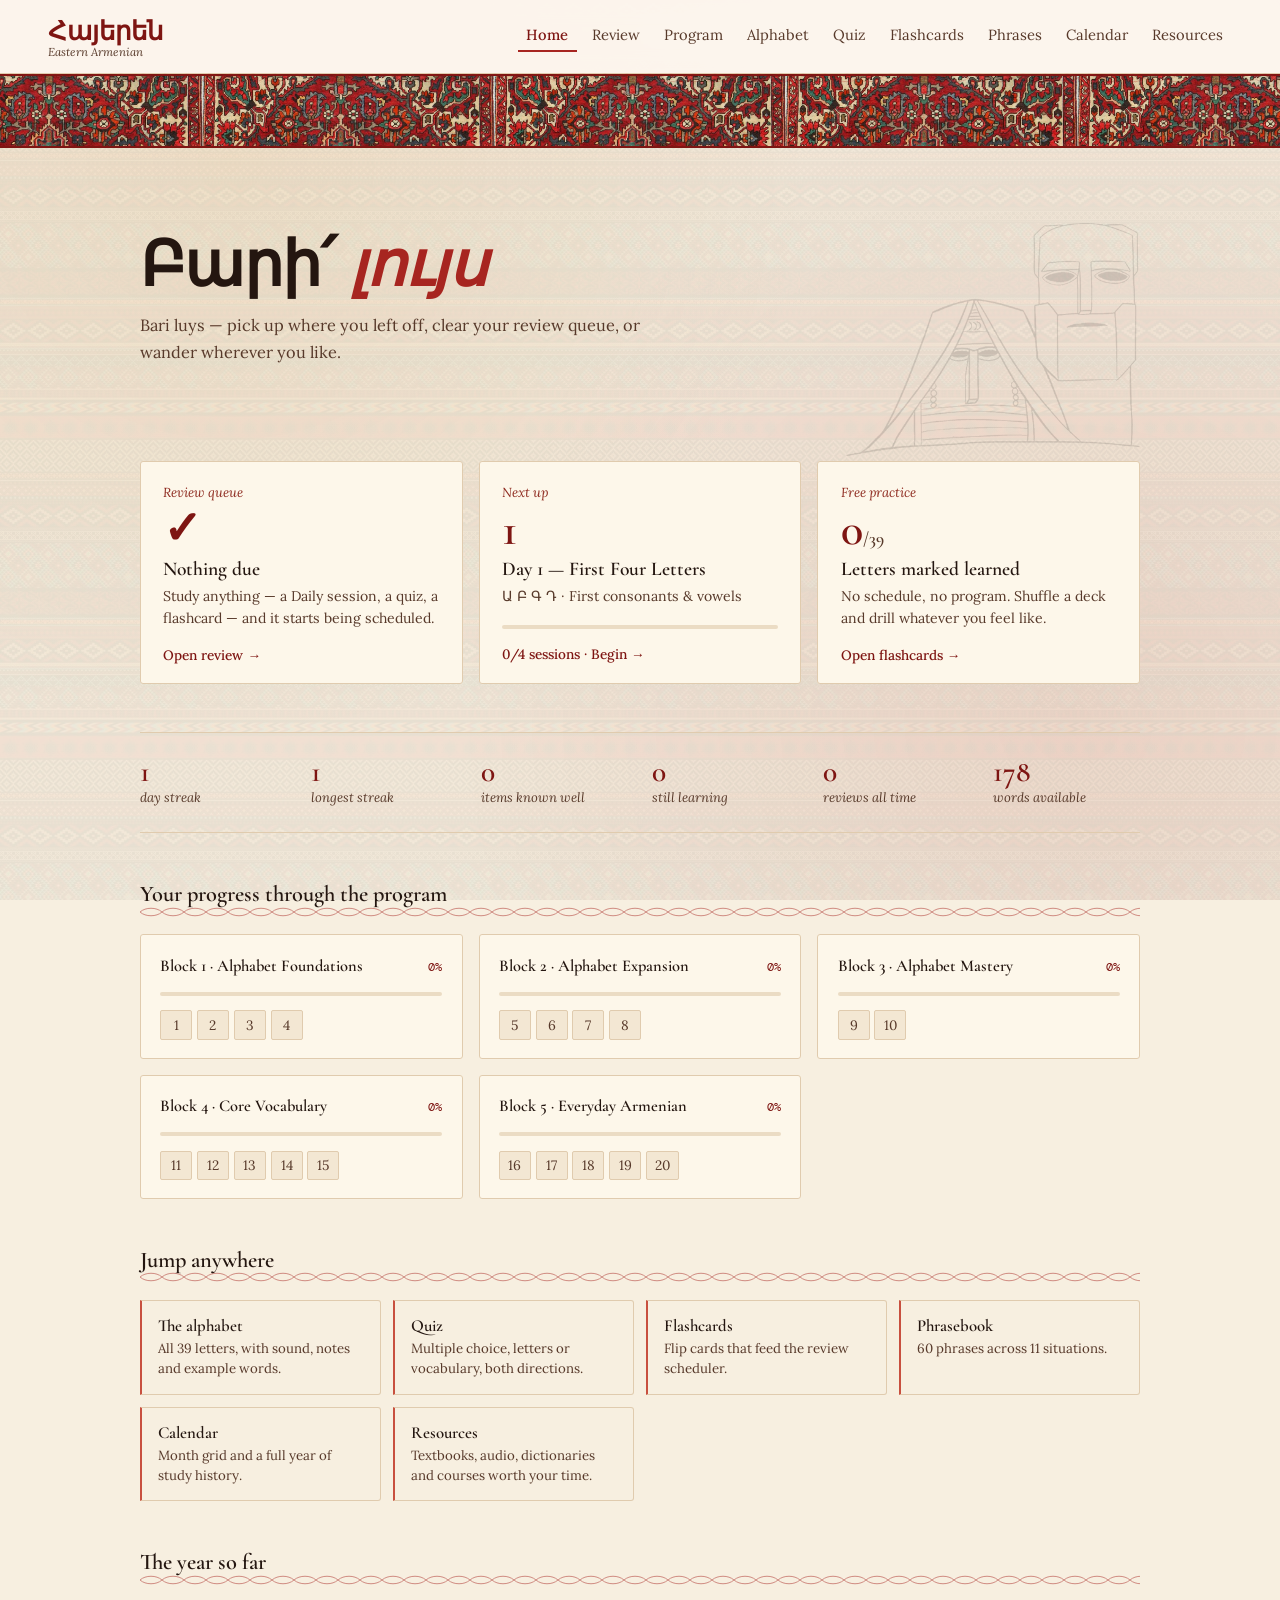
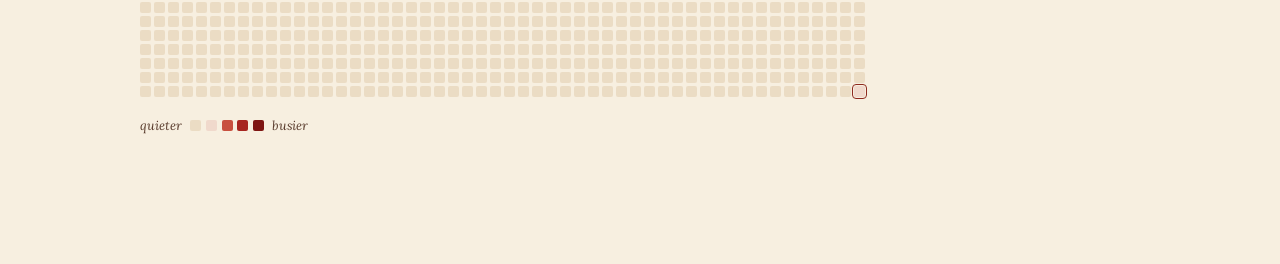
==== commit 03530ebf: "feat: illustrated alphabet, production-recall quiz, honest curriculum Alphabet panel now shows the 3" ====
--- a/index.html
+++ b/index.html
@@ -20,15 +20,15 @@
 <nav>
   <div class="nav-logo">Հայերեն <span>Eastern Armenian</span></div>
   <div class="nav-tabs">
-    <button class="tab-btn active"  onclick="showPanel('home', this)">Home</button>
-    <button class="tab-btn"         onclick="showPanel('review', this)">Review<span class="tab-badge" id="tabDueBadge"></span></button>
-    <button class="tab-btn"         onclick="showPanel('daily', this)">Program</button>
-    <button class="tab-btn"         onclick="showPanel('alphabet', this)">Alphabet</button>
-    <button class="tab-btn"         onclick="showPanel('quiz', this)">Quiz</button>
-    <button class="tab-btn"         onclick="showPanel('flashcards', this)">Flashcards</button>
-    <button class="tab-btn"         onclick="showPanel('phrases', this)">Phrases</button>
-    <button class="tab-btn"         onclick="showPanel('calendar', this)">Calendar</button>
-    <button class="tab-btn"         onclick="showPanel('resources', this)">Resources</button>
+    <button class="tab-btn active"  data-panel="home"       onclick="showPanel('home', this)">Home</button>
+    <button class="tab-btn"         data-panel="review"     onclick="showPanel('review', this)">Review<span class="tab-badge" id="tabDueBadge"></span></button>
+    <button class="tab-btn"         data-panel="daily"      onclick="showPanel('daily', this)">Program</button>
+    <button class="tab-btn"         data-panel="alphabet"   onclick="showPanel('alphabet', this)">Alphabet</button>
+    <button class="tab-btn"         data-panel="quiz"       onclick="showPanel('quiz', this)">Quiz</button>
+    <button class="tab-btn"         data-panel="flashcards" onclick="showPanel('flashcards', this)">Flashcards</button>
+    <button class="tab-btn"         data-panel="phrases"    onclick="showPanel('phrases', this)">Phrases</button>
+    <button class="tab-btn"         data-panel="calendar"   onclick="showPanel('calendar', this)">Calendar</button>
+    <button class="tab-btn"         data-panel="resources"  onclick="showPanel('resources', this)">Resources</button>
   </div>
 </nav>
 
@@ -133,7 +133,8 @@
     <div class="alpha-header">
       <div>
         <h2>The Armenian Alphabet</h2>
-        <p>Created by Mesrop Mashtots in 405 AD — 38 letters, each with a sound you can rely on.</p>
+        <p>Created by Mesrop Mashtots in 405 AD — 38 letters, each with a sound you can rely on, plus the ligature և.</p>
+        <p class="alpha-credit">Illustrations &amp; audio: <a href="https://www.armmuseum.ru/alphabet" target="_blank" rel="noopener">Armenian Museum of Moscow</a></p>
       </div>
       <img class="alpha-initial" src="images/letter-a-cutout.png" alt="An illuminated Armenian manuscript initial, a bird worked into the letterform">
     </div>
@@ -160,6 +161,11 @@
         <span class="control-label">Direction</span>
         <button class="ctrl-btn active" id="btnDirToSound" onclick="setQuizDirection('toSound')">Char → Sound</button>
         <button class="ctrl-btn"        id="btnDirToChar"  onclick="setQuizDirection('toChar')">Sound → Char</button>
+      </div>
+      <div class="control-group">
+        <span class="control-label">Answer</span>
+        <button class="ctrl-btn active" id="btnAnsChoice" onclick="setQuizAnswerMode('choice')">Choose</button>
+        <button class="ctrl-btn"        id="btnAnsType"   onclick="setQuizAnswerMode('type')">Type it</button>
       </div>
     </div>
 
@@ -248,6 +254,8 @@
     <h2>Learning Resources</h2>
     <p>Curated tools for Eastern Armenian beginners focusing on the alphabet and reading.</p>
 
+    <p class="resources-credit">The Alphabet panel's illustrations and pronunciation audio are from the <a href="https://www.armmuseum.ru/alphabet" target="_blank" rel="noopener">Armenian Museum of Moscow</a> (Армянский музей Москвы и культуры наций) — used here with attribution, watermark intact.</p>
+
     <div class="culture-card">
       <div class="culture-art">
         <img src="images/chess-print.png" alt="Linocut print: a face, a hand and a chess queen on a board">
@@ -276,22 +284,22 @@
       <div class="resource-group-title">Apps & Tools</div>
       <div class="resource-list">
         <div class="resource-item">
-          <h4>Duolingo — Armenian</h4>
+          <h4><a href="https://www.duolingo.com/course/hy/en/Learn-Armenian" target="_blank" rel="noopener">Duolingo — Armenian ↗</a></h4>
           <p>Structured bite-sized lessons covering alphabet and basic phrases. Good for daily habit-building.</p>
           <span class="resource-tag">Free · iOS & Android</span>
         </div>
         <div class="resource-item">
-          <h4>Anki Flashcards</h4>
+          <h4><a href="https://apps.ankiweb.net/" target="_blank" rel="noopener">Anki Flashcards ↗</a></h4>
           <p>Download Armenian alphabet decks for spaced repetition. Best tool for memorizing letter shapes long-term.</p>
           <span class="resource-tag">Free · Desktop & Mobile</span>
         </div>
         <div class="resource-item">
-          <h4>Forvo.com</h4>
+          <h4><a href="https://forvo.com/languages/hy/" target="_blank" rel="noopener">Forvo.com ↗</a></h4>
           <p>Native speaker pronunciations of Armenian words. Type any word to hear how it sounds.</p>
           <span class="resource-tag">Free · Web</span>
         </div>
         <div class="resource-item">
-          <h4>Google Translate — Armenian</h4>
+          <h4><a href="https://translate.google.com/?sl=en&tl=hy" target="_blank" rel="noopener">Google Translate — Armenian ↗</a></h4>
           <p>Use the handwriting input to practice drawing letters and verify your strokes are recognizable.</p>
           <span class="resource-tag">Free · Web & App</span>
         </div>
@@ -302,17 +310,17 @@
       <div class="resource-group-title">Online Courses & Videos</div>
       <div class="resource-list">
         <div class="resource-item">
-          <h4>Armenian Virtual College (AVC)</h4>
-          <p>armeniavirtualcollege.org — Free structured beginner courses for Eastern Armenian, including alphabet lessons.</p>
+          <h4><a href="https://armeniavirtualcollege.org" target="_blank" rel="noopener">Armenian Virtual College (AVC) ↗</a></h4>
+          <p>Free structured beginner courses for Eastern Armenian, including alphabet lessons.</p>
           <span class="resource-tag">Free · Web</span>
         </div>
         <div class="resource-item">
-          <h4>YouTube: Armenian with Nare</h4>
+          <h4><a href="https://www.youtube.com/results?search_query=Armenian+with+Nare" target="_blank" rel="noopener">YouTube: Armenian with Nare ↗</a></h4>
           <p>Beginner-friendly video lessons covering pronunciation, the alphabet, and common vocabulary.</p>
           <span class="resource-tag">Free · YouTube</span>
         </div>
         <div class="resource-item">
-          <h4>Pimsleur Armenian</h4>
+          <h4><a href="https://www.pimsleur.com/learn-armenian-eastern" target="_blank" rel="noopener">Pimsleur Armenian ↗</a></h4>
           <p>Audio-only method, great for pronunciation from day one. 30 min lessons focused on speaking.</p>
           <span class="resource-tag">Paid · App</span>
         </div>
@@ -323,12 +331,12 @@
       <div class="resource-group-title">Books & References</div>
       <div class="resource-list">
         <div class="resource-item">
-          <h4>Colloquial Armenian</h4>
+          <h4><a href="https://www.google.com/search?q=Colloquial+Armenian+Dora+Sakayan" target="_blank" rel="noopener">Colloquial Armenian ↗</a></h4>
           <p>By Dora Sakayan. A structured textbook covering Eastern Armenian grammar, alphabet, and conversation.</p>
           <span class="resource-tag">Book</span>
         </div>
         <div class="resource-item">
-          <h4>Armenian-English Dictionary (Bedrossian)</h4>
+          <h4><a href="https://archive.org/search?query=Bedrossian+Armenian+dictionary" target="_blank" rel="noopener">Armenian-English Dictionary (Bedrossian) ↗</a></h4>
           <p>Classic reference dictionary, freely available online. Useful once you can read letters.</p>
           <span class="resource-tag">Free PDF · Reference</span>
         </div>
--- a/css/main.css
+++ b/css/main.css
@@ -33,6 +33,14 @@
   /* Saffron/ochre — the carpet's small flame accents */
   --ochre: #cf9433;
 
+  /* Sampled from the թռչնագիր bird-letter illustrations (Alphabet panel),
+     so that art sits on a page sharing its own palette rather than looking
+     pasted on. Used sparingly — this is still a red-and-cream page. */
+  --rose:      #cf8f8a;
+  --rose-wash: #f7eae8;
+  --olive:     #a5ae56;
+  --coral:     #d8492a;
+
   /* Indigo and viridian — the carpet's cool counterweights */
   --indigo:   #34506b;
   --viridian: #2f6b5a;
@@ -77,6 +85,16 @@
   line-height: 1.65;
   min-height: 100vh;
   overflow-x: hidden;
+}
+
+/* One visible ring for every keyboard-focusable control in the app — the
+   file had none before, which made the whole interface unreachable by
+   keyboard without guessing. Mouse/touch clicks never trigger :focus-visible,
+   so this costs nothing visually for pointer use. */
+:focus-visible {
+  outline: 2px solid var(--apricot);
+  outline-offset: 2px;
+  border-radius: 2px;
 }
 
 /* A flat, seamless textile pattern held far back as woven texture, not a
@@ -679,7 +697,40 @@
 
 .rv-back.visible { max-height: 200px; opacity: 1; margin-top: 0.6rem; }
 
+.rv-literal {
+  font-family: var(--serif-body);
+  font-style: italic;
+  font-size: 0.95rem;
+  color: var(--ink-mid);
+  margin-top: 0.2rem;
+}
+
 .rv-empty { max-width: 42ch; }
+
+.rv-intake-append { margin-top: 1.5rem; padding-top: 1.25rem; border-top: 1px solid var(--border); }
+.rv-intake-append p { font-size: 0.9rem; color: var(--ink-mid); margin-bottom: 0.6rem; }
+
+.rv-newperday {
+  display: flex;
+  align-items: center;
+  justify-content: center;
+  gap: 0.5rem;
+  margin-top: 1.25rem;
+  font-size: 0.85rem;
+  color: var(--ink-mid);
+}
+
+.rv-newperday input {
+  width: 4rem;
+  font-family: var(--mono);
+  font-size: 0.9rem;
+  color: var(--ink);
+  background: var(--surface);
+  border: 1px solid var(--border-firm);
+  border-radius: 2px;
+  padding: 0.3rem 0.5rem;
+  text-align: center;
+}
 
 .rv-empty-mark {
   font-family: var(--serif-display);
@@ -1226,6 +1277,8 @@
 
 .alpha-header h2 { font-size: clamp(1.9rem, 4vw, 2.6rem); }
 .alpha-header p { margin-top: 0.4rem; color: var(--ink-mid); font-style: italic; }
+.alpha-credit { font-size: 0.8rem; }
+.alpha-credit a { color: var(--apricot-deep); }
 
 /* An illuminated manuscript initial — the historical ancestor of "decorating
    a letter," used here instead of an icon. */
@@ -1240,10 +1293,14 @@
   .alpha-initial { display: none; }
 }
 
+/* Illustrations are թռչնագիր — traditional Armenian bird-letters, one drawn
+   per glyph — sourced from the Armenian Museum of Moscow (credited in
+   Resources). Three tones sampled from the artwork itself, used sparingly
+   so the page still reads as the manuscript palette, not the illustrations'. */
 .letter-grid {
   display: grid;
-  grid-template-columns: repeat(auto-fill, minmax(88px, 1fr));
-  gap: 0.5rem;
+  grid-template-columns: repeat(auto-fill, minmax(120px, 1fr));
+  gap: 0.7rem;
   margin-bottom: 2rem;
 }
 
@@ -1252,10 +1309,12 @@
   background: var(--surface);
   border: 1px solid var(--border);
   border-radius: 3px;
-  padding: 0.8rem 0.4rem;
+  padding: 0.9rem 0.5rem 0.7rem;
   text-align: center;
   cursor: pointer;
   transition: all 0.18s;
+  font: inherit;
+  width: 100%;
 }
 
 .letter-card:hover {
@@ -1275,19 +1334,56 @@
   top: 5px; right: 5px;
   width: 5px; height: 5px;
   border-radius: 50%;
-  background: var(--leaf);
-}
-
-.armenian-char {
-  font-family: var(--serif-display);
-  font-size: 1.85rem;
-  font-weight: 600;
-  line-height: 1.1;
-  color: var(--ink);
+  background: var(--olive);
+}
+
+.letter-card-art {
+  display: block;
+  width: 100%;
+  max-width: 76px;
+  height: auto;
+  margin: 0 auto 0.4rem;
 }
 
 .latin-trans { font-family: var(--mono); font-size: 0.74rem; color: var(--apricot-deep); }
 .letter-name { font-size: 0.74rem; font-style: italic; color: var(--ink-mid); }
+
+/* Shared play control — a small circular button on each card, a larger one
+   in the detail panel. One <audio> element handles playback for both. */
+.letter-audio-btn {
+  font: inherit;
+  cursor: pointer;
+  background: var(--surface2);
+  border: 1px solid var(--border-firm);
+  color: var(--ink);
+  transition: all 0.18s;
+}
+
+.card-audio-btn {
+  position: absolute;
+  top: 5px; left: 5px;
+  width: 22px; height: 22px;
+  border-radius: 50%;
+  padding: 0;
+  font-size: 0.7rem;
+  line-height: 1;
+  opacity: 0.55;
+}
+
+.card-audio-btn:hover, .card-audio-btn.playing { opacity: 1; border-color: var(--coral); background: var(--rose-wash); }
+
+.detail-audio-btn {
+  display: inline-flex;
+  align-items: center;
+  gap: 0.4rem;
+  border-radius: 3px;
+  padding: 0.4rem 0.8rem;
+  margin-top: 0.6rem;
+  font-family: var(--mono);
+  font-size: 0.85rem;
+}
+
+.detail-audio-btn:hover, .detail-audio-btn.playing { border-color: var(--coral); background: var(--rose-wash); color: var(--coral); }
 
 .letter-detail {
   display: none;
@@ -1302,19 +1398,20 @@
 
 .detail-glyph { text-align: center; }
 
+.detail-art {
+  display: block;
+  width: 100%;
+  max-width: 150px;
+  height: auto;
+  margin: 0 auto 0.75rem;
+}
+
 .detail-char {
   font-family: var(--serif-display);
-  font-size: 4.5rem;
+  font-size: 3rem;
   font-weight: 600;
   line-height: 1;
   color: var(--apricot-deep);
-}
-
-.detail-lower {
-  font-family: var(--serif-display);
-  font-size: 2rem;
-  line-height: 1.1;
-  color: var(--ink-mid);
 }
 
 .detail-ipa { font-family: var(--mono); font-size: 0.8rem; color: var(--apricot); margin-top: 0.4rem; }
@@ -1468,6 +1565,38 @@
 
 .next-btn { display: none; }
 .next-btn.visible { display: inline-block; }
+
+/* Typed-answer surface (production recall) — replaces .quiz-options'
+   button grid when "Type it" is selected. */
+.quiz-type {
+  display: flex;
+  flex-wrap: wrap;
+  align-items: center;
+  gap: 0.6rem;
+}
+
+.quiz-type-input {
+  flex: 1 1 200px;
+  font-family: var(--mono);
+  font-size: 1rem;
+  color: var(--ink);
+  background: var(--surface);
+  border: 1px solid var(--border-firm);
+  border-radius: 2px;
+  padding: 0.7rem 0.9rem;
+}
+
+.quiz-type-input:focus { outline: none; border-color: var(--apricot); }
+.quiz-type-input:disabled { opacity: 0.75; }
+
+.quiz-type-feedback {
+  flex-basis: 100%;
+  font-style: italic;
+  font-size: 0.92rem;
+}
+
+.quiz-type-feedback.correct { color: var(--leaf); }
+.quiz-type-feedback.wrong   { color: var(--rubric); }
 
 /* ======= FLASHCARDS ======= */
 .flashcard-top { margin-bottom: 1.25rem; }
@@ -1691,7 +1820,17 @@
 }
 
 .resource-item h4 { font-size: 1.08rem; margin-bottom: 0.3rem; }
+.resource-item h4 a { color: var(--ink); text-decoration: none; border-bottom: 1px solid var(--border-firm); }
+.resource-item h4 a:hover { color: var(--apricot-deep); border-color: var(--apricot); }
 .resource-item p { font-size: 0.88rem; color: var(--ink-mid); }
+
+.resources-credit {
+  font-size: 0.85rem;
+  font-style: italic;
+  color: var(--ink-mid);
+  margin: -0.5rem 0 1.5rem;
+}
+.resources-credit a { color: var(--apricot-deep); }
 
 .resource-tag {
   display: inline-block;
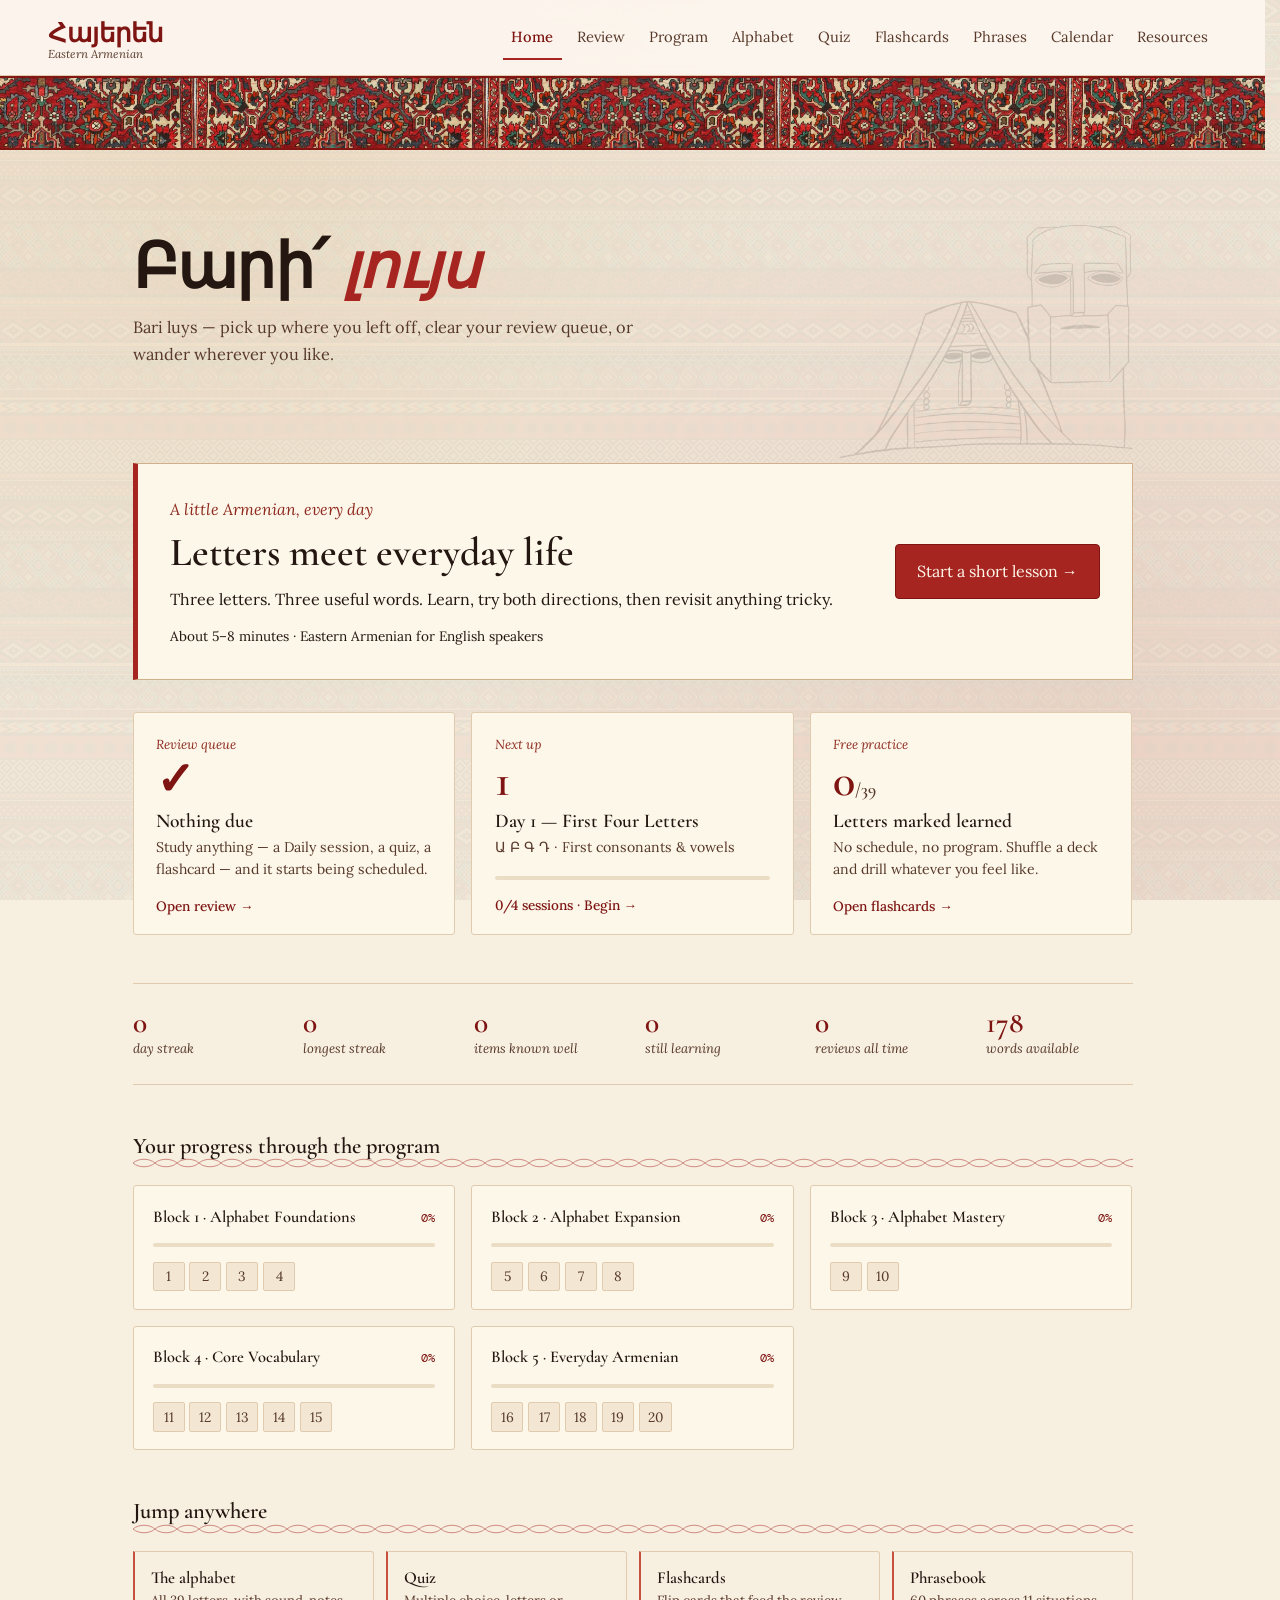
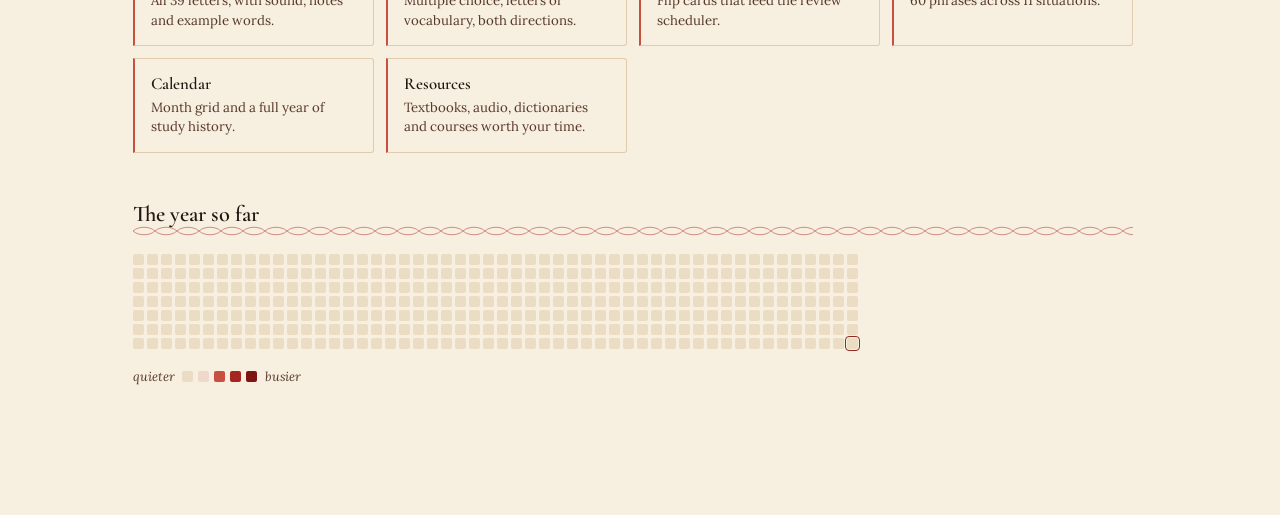
==== commit 456cce74: "Add guided Armenian lessons and improve navigation and review scheduling" ====
--- a/index.html
+++ b/index.html
@@ -17,7 +17,8 @@
 </head>
 <body>
 
-<nav>
+<a class="skip-link" href="#mainContent">Skip to learning content</a>
+<nav class="app-nav" aria-label="Main navigation">
   <div class="nav-logo">Հայերեն <span>Eastern Armenian</span></div>
   <div class="nav-tabs">
     <button class="tab-btn active"  data-panel="home"       onclick="showPanel('home', this)">Home</button>
@@ -32,6 +33,7 @@
   </div>
 </nav>
 
+<main id="mainContent" tabindex="-1">
 <!-- ====== HOME / DASHBOARD ====== -->
 <div id="panel-home" class="panel active">
   <div class="carpet-band" role="presentation"></div>
@@ -41,6 +43,8 @@
       <p id="dashLine">Pick up where you left off, clear your review queue, or wander wherever you like.</p>
     </header>
 
+    <section id="lessonLaunch" class="lesson-launch" aria-label="Guided lesson"></section>
+
     <section class="dash-primary" id="dashPrimary"></section>
 
     <section class="dash-figures" id="dashFigures"></section>
@@ -66,6 +70,8 @@
     </section>
   </div>
 </div>
+
+<section id="panel-lesson" class="panel"><div class="lesson-shell" id="lessonHost"></div></section>
 
 <!-- ====== REVIEW PANEL ====== -->
 <div id="panel-review" class="panel">
@@ -344,11 +350,12 @@
     </div>
 
     <div class="tip-box">
-      <p><strong>Tip:</strong> The Armenian alphabet is phonetic — once you know the letters, you can read anything. Invest your first 2 weeks entirely in alphabet mastery before worrying about grammar or vocabulary. Handwriting each letter (not just typing) dramatically improves retention.</p>
-    </div>
-  </div>
-</div>
-
+      <p><strong>Study alongside Sakayan:</strong> Use short lessons for a daily habit and the Program for deeper practice. Start useful words and exchanges while learning the script. In <em>Eastern Armenian for the English-speaking World</em> (2007), the preface (pp. xv–xvi) combines communication, grammar, pronunciation and writing; Unit 1 (pp. 2–5) begins with personal information. Our short lessons are original practice using the app’s vocabulary, not a chapter-by-chapter version of the book.</p>
+    </div>
+  </div>
+</div>
+
+</main>
 <!-- Data (no dependencies) -->
 <script src="js/data/letters.js"></script>
 <script src="js/data/vocabulary.js"></script>
@@ -369,6 +376,7 @@
 <script src="js/review.js"></script>
 <script src="js/calendar.js"></script>
 <script src="js/dashboard.js"></script>
+<script src="js/lesson.js"></script>
 <!-- Entry point -->
 <script src="js/app.js"></script>
 </body>
--- a/css/main.css
+++ b/css/main.css
@@ -84,7 +84,7 @@
   font-size: 16px;
   line-height: 1.65;
   min-height: 100vh;
-  overflow-x: hidden;
+  overflow-x: clip;
 }
 
 /* One visible ring for every keyboard-focusable control in the app — the
@@ -138,7 +138,7 @@
 }
 
 /* ======= NAV ======= */
-nav {
+.app-nav {
   position: sticky;
   top: 0;
   z-index: 40;
@@ -153,7 +153,7 @@
   border-bottom: 1px solid var(--border);
 }
 
-nav::after {
+.app-nav::after {
   content: '';
   position: absolute;
   left: 0; right: 0; bottom: -10px;
@@ -1371,6 +1371,7 @@
 }
 
 .card-audio-btn:hover, .card-audio-btn.playing { opacity: 1; border-color: var(--coral); background: var(--rose-wash); }
+.card-audio-btn.audio-error { opacity: 1; border-color: var(--rubric); }
 
 .detail-audio-btn {
   display: inline-flex;
@@ -1384,6 +1385,7 @@
 }
 
 .detail-audio-btn:hover, .detail-audio-btn.playing { border-color: var(--coral); background: var(--rose-wash); color: var(--coral); }
+.detail-audio-btn.audio-error { border-color: var(--rubric); color: var(--rubric); }
 
 .letter-detail {
   display: none;
@@ -1947,7 +1949,7 @@
 
 /* ======= RESPONSIVE ======= */
 @media (max-width: 720px) {
-  nav { padding-top: 0.9rem; }
+  .app-nav { padding-top: 0.9rem; }
   .nav-logo { font-size: 1.35rem; }
   .tab-btn { font-size: 0.86rem; padding: 0.25rem 0.4rem 0.35rem; }
   .session-header { padding: 0.95rem 1rem; }
@@ -1964,3 +1966,57 @@
     transition-duration: 0.01ms !important;
   }
 }
+
+/* Reading and practice share the document scroll; only wide strips scroll sideways. */
+html { scroll-padding-top: calc(var(--nav-height, 84px) + 24px); scrollbar-gutter: stable; }
+main { position: relative; min-width: 0; }
+main:focus { outline: none; }
+.app-nav { padding-top: max(1rem, env(safe-area-inset-top)); }
+.nav-tabs { min-width: 0; overscroll-behavior-x: contain; }
+.tab-btn, .day-switch-btn, .ctrl-btn { min-height: 44px; }
+.day-selector { position: static; background: none; }
+.session-header { width: 100%; text-align: left; font: inherit; color: inherit; border: 0; background: transparent; }
+.session-header[aria-expanded="false"] + .session-body { visibility: hidden; }
+.recall-item, .reading-line { width: 100%; text-align: left; font: inherit; color: inherit; }
+.recall-item.revealed .recall-ans, .reading-line.revealed .rl-eng,
+.phrase-card.expanded .phrase-details, .rv-back.visible { max-height: none; }
+.skip-link { position: fixed; top: -100px; left: 1rem; z-index: 100; background: var(--surface); padding: .75rem; }
+.skip-link:focus { top: 1rem; }
+.lesson-launch { display: flex; align-items: center; justify-content: space-between; gap: 2rem; padding: clamp(1.25rem, 3vw, 2rem); margin: 0 0 2rem; border: 1px solid var(--border-firm); border-left: 5px solid var(--apricot); background: var(--surface); }
+.lesson-launch h2 { font-size: clamp(1.8rem, 4vw, 2.5rem); line-height: 1.2; margin: .35rem 0 .65rem; }
+.lesson-eyebrow { color: var(--rubric); font-style: italic; }
+.lesson-caption { display: block; margin-top: .75rem; font-size: .85rem; }
+.lesson-primary { background: var(--apricot); color: var(--surface); border: 1px solid var(--apricot-deep); border-radius: 4px; font: inherit; padding: .85rem 1.3rem; cursor: pointer; min-height: 48px; }
+.lesson-primary:hover { background: var(--apricot-deep); }
+.lesson-launch .lesson-primary { flex-shrink: 0; }
+.lesson-shell { max-width: 760px; margin: auto; padding: 2rem clamp(1rem, 4vw, 2rem) max(3rem, env(safe-area-inset-bottom)); }
+.lesson-toolbar { display: flex; justify-content: space-between; align-items: center; gap: 1rem; font-size: .85rem; margin-bottom: 1.5rem; }
+.lesson-progress { width: 100%; height: 8px; accent-color: var(--apricot); display: block; margin-bottom: 1.5rem; }
+.lesson-stage { padding: clamp(1.25rem, 4vw, 2.5rem); background: var(--surface); border: 1px solid var(--border); border-radius: 6px; }
+.lesson-stage:focus { outline: none; }
+.lesson-stage h1 { font-family: var(--serif-display); font-size: 2.4rem; line-height: 1.2; margin: .75rem 0 1.25rem; }
+.lesson-stage .lesson-glyph { font-size: clamp(3rem, 9vw, 5rem); overflow-wrap: anywhere; }
+.lesson-glyph small { font-size: .6em; }
+.lesson-stage h2 { font-size: 1.4rem; }
+.lesson-stage p { margin-bottom: 1rem; }
+.lesson-romanization { font-family: var(--mono); }
+.lesson-footer { margin-top: 2rem; }
+.lesson-question { font-size: clamp(1.6rem, 5vw, 2.7rem); margin: 1rem 0 2rem; overflow-wrap: anywhere; }
+.lesson-options { display: grid; grid-template-columns: 1fr 1fr; gap: .75rem; }
+.lesson-option { padding: 1rem; min-height: 64px; background: var(--surface2); border: 1px solid var(--border-firm); border-radius: 4px; color: var(--ink); font: inherit; overflow-wrap: anywhere; cursor: pointer; }
+.lesson-option:hover:enabled { border-color: var(--apricot); }
+.lesson-option.correct { border: 2px solid var(--leaf); background: #e5edde; }
+.lesson-option.incorrect { border: 2px solid var(--rubric); background: var(--rose-wash); }
+.lesson-option:disabled { opacity: 1; cursor: default; }
+.lesson-feedback { min-height: 4.5rem; padding: 1rem 0; }
+.lesson-summary { display: flex; gap: 1rem; flex-wrap: wrap; font-size: 1.6rem; margin: 1rem 0; }
+@media (max-width: 720px) {
+  .lesson-launch { align-items: stretch; flex-direction: column; gap: 1rem; }
+  .app-nav { gap: .5rem; }
+  .nav-tabs { width: 100%; }
+  .lesson-toolbar { align-items: start; }
+}
+@media (max-width: 380px) { .lesson-options { grid-template-columns: 1fr; } }
+@media (prefers-reduced-motion: reduce) { *, *::before, *::after { scroll-behavior: auto !important; transition: none !important; animation: none !important; } }
+
+.session-tag, .session-meta, .session-title-main { display: block; }
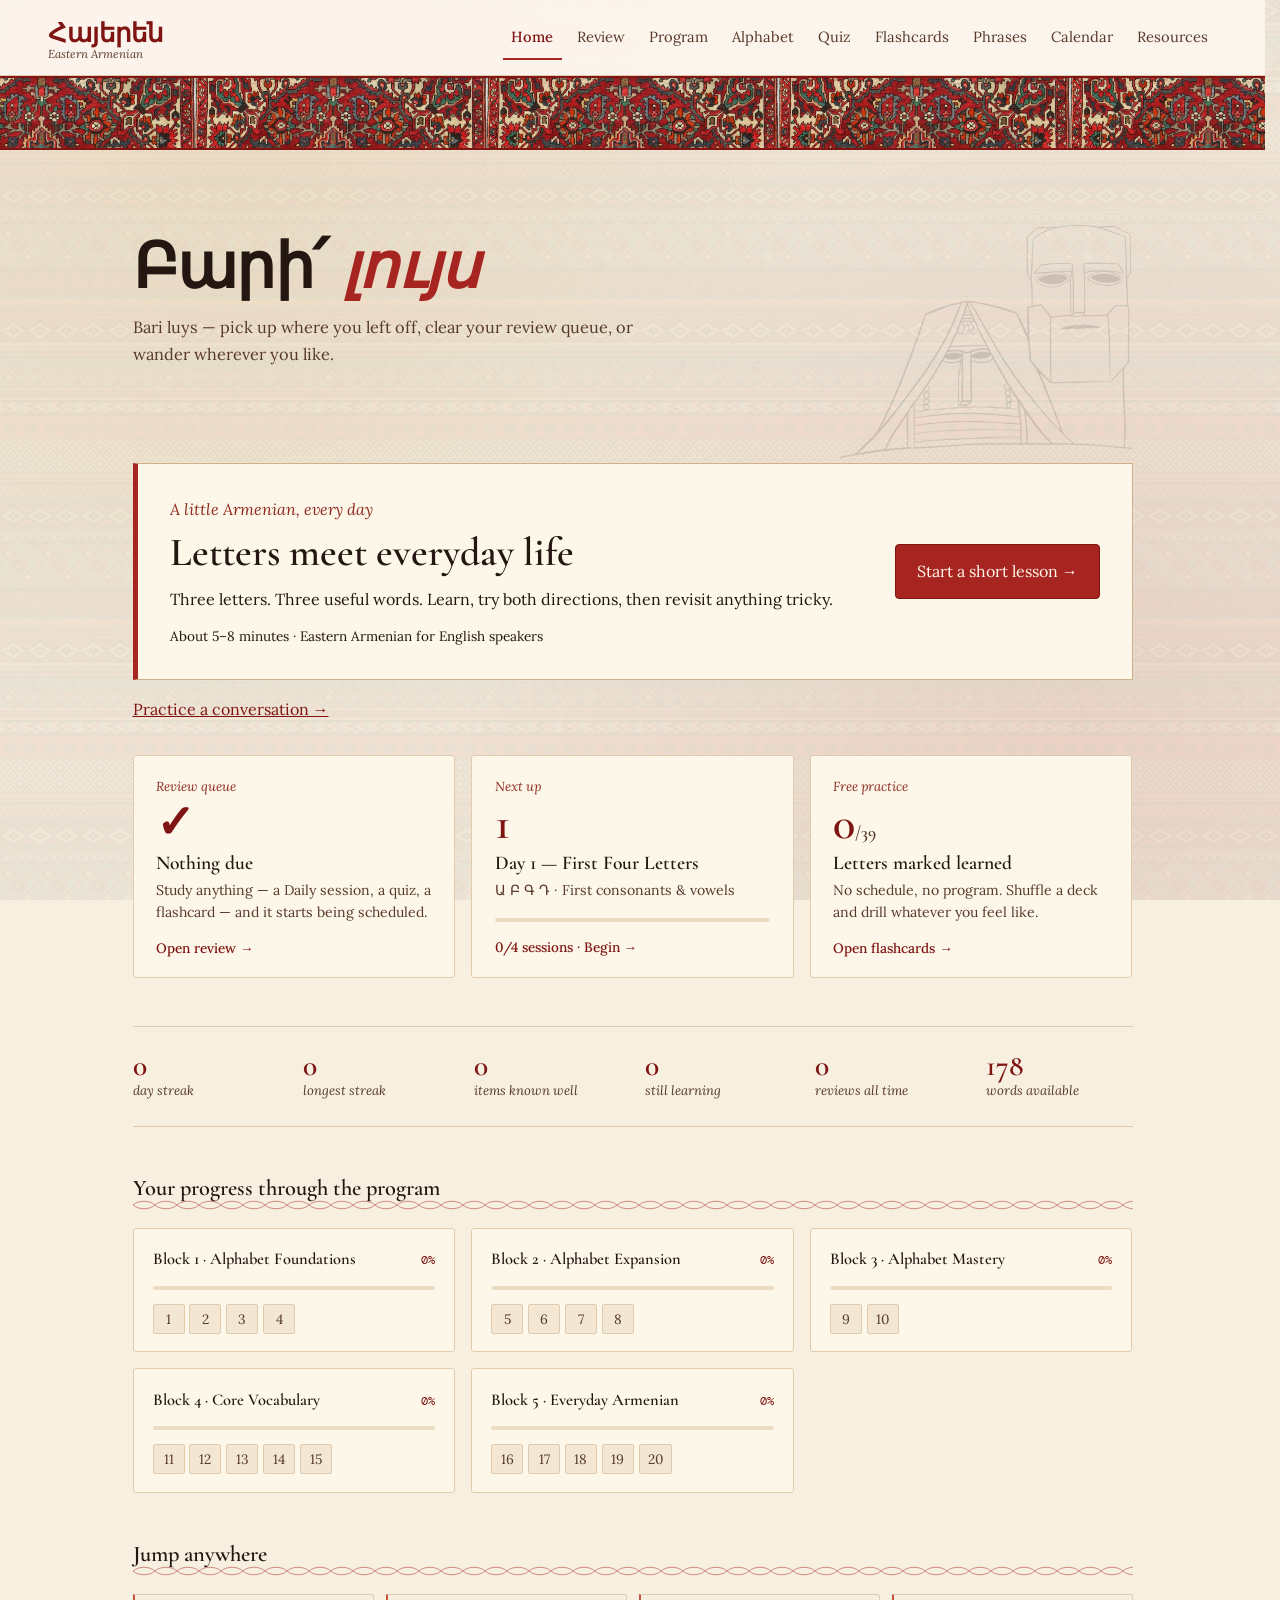
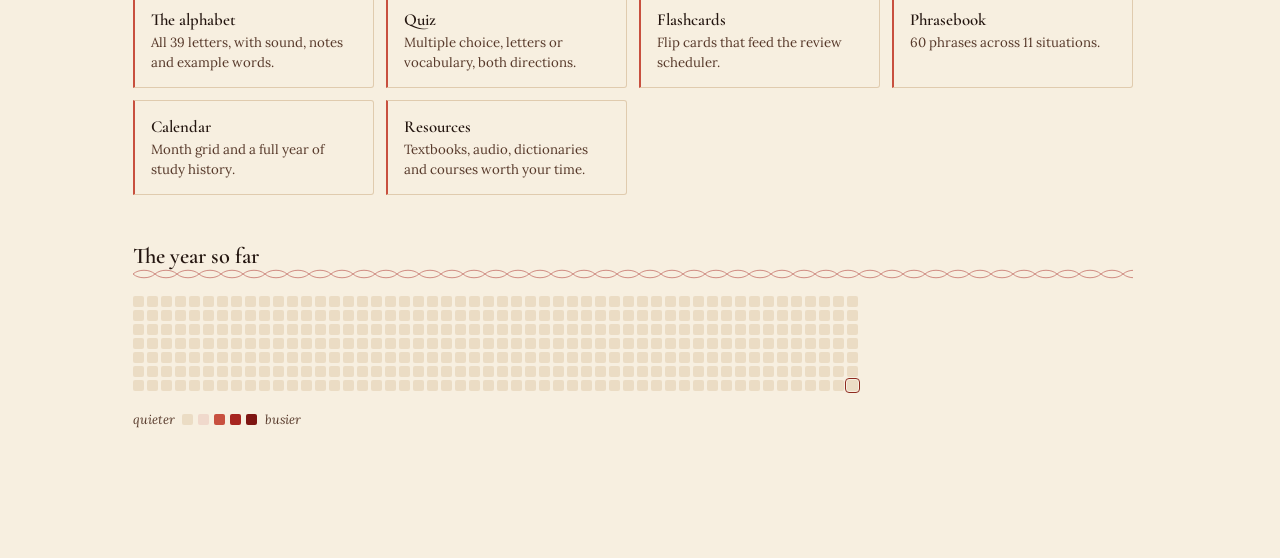
==== commit 22d68be0: "Add Eastern Armenian conversation practice" ====
--- a/index.html
+++ b/index.html
@@ -45,6 +45,8 @@
 
     <section id="lessonLaunch" class="lesson-launch" aria-label="Guided lesson"></section>
 
+    <p class="dialogue-launch"><a href="#dialogue">Practice a conversation →</a></p>
+
     <section class="dash-primary" id="dashPrimary"></section>
 
     <section class="dash-figures" id="dashFigures"></section>
@@ -72,6 +74,8 @@
 </div>
 
 <section id="panel-lesson" class="panel"><div class="lesson-shell" id="lessonHost"></div></section>
+
+<section id="panel-dialogue" class="panel"><div class="lesson-shell" id="dialogueHost"></div></section>
 
 <!-- ====== REVIEW PANEL ====== -->
 <div id="panel-review" class="panel">
@@ -377,6 +381,7 @@
 <script src="js/calendar.js"></script>
 <script src="js/dashboard.js"></script>
 <script src="js/lesson.js"></script>
+<script src="js/dialogue.js"></script>
 <!-- Entry point -->
 <script src="js/app.js"></script>
 </body>
--- a/css/main.css
+++ b/css/main.css
@@ -2020,3 +2020,21 @@
 @media (prefers-reduced-motion: reduce) { *, *::before, *::after { scroll-behavior: auto !important; transition: none !important; animation: none !important; } }
 
 .session-tag, .session-meta, .session-title-main { display: block; }
+
+.dialogue-launch { margin: -1rem 0 2rem; }
+.dialogue-launch a, .dialogue-stage summary { color: var(--apricot-deep); }
+#dialogueHeading { font-family: var(--serif-display); font-size: clamp(2rem, 6vw, 3rem); line-height: 1.15; margin: .65rem 0; }
+.dialogue-list { display: grid; gap: .75rem; margin-top: 1.5rem; }
+.dialogue-list button { text-align: left; }
+.dialogue-list span { display: block; margin-top: .25rem; }
+.dialogue-note { color: var(--ink-mid); margin: .7rem 0 1rem; }
+.dialogue-stage { margin: 1rem 0; }
+.dialogue-stage p { margin-bottom: .75rem; }
+.dialogue-line { font-size: clamp(1.4rem, 6vw, 2.2rem); }
+.dialogue-stage summary { cursor: pointer; padding-block: .5rem; }
+.dialogue-stage h2 { margin: 1.2rem 0 .85rem; }
+.dialogue-tiles, .dialogue-actions { display: flex; gap: .5rem; flex-wrap: wrap; }
+.dialogue-tiles [aria-pressed="true"] { opacity: .5; }
+.dialogue-selection { min-height: 3rem; border-bottom: 1px solid var(--border); padding: .7rem 0; }
+.dialogue-actions button:disabled { opacity: .55; cursor: default; }
+#dialogueFeedback { margin-top: .75rem; }
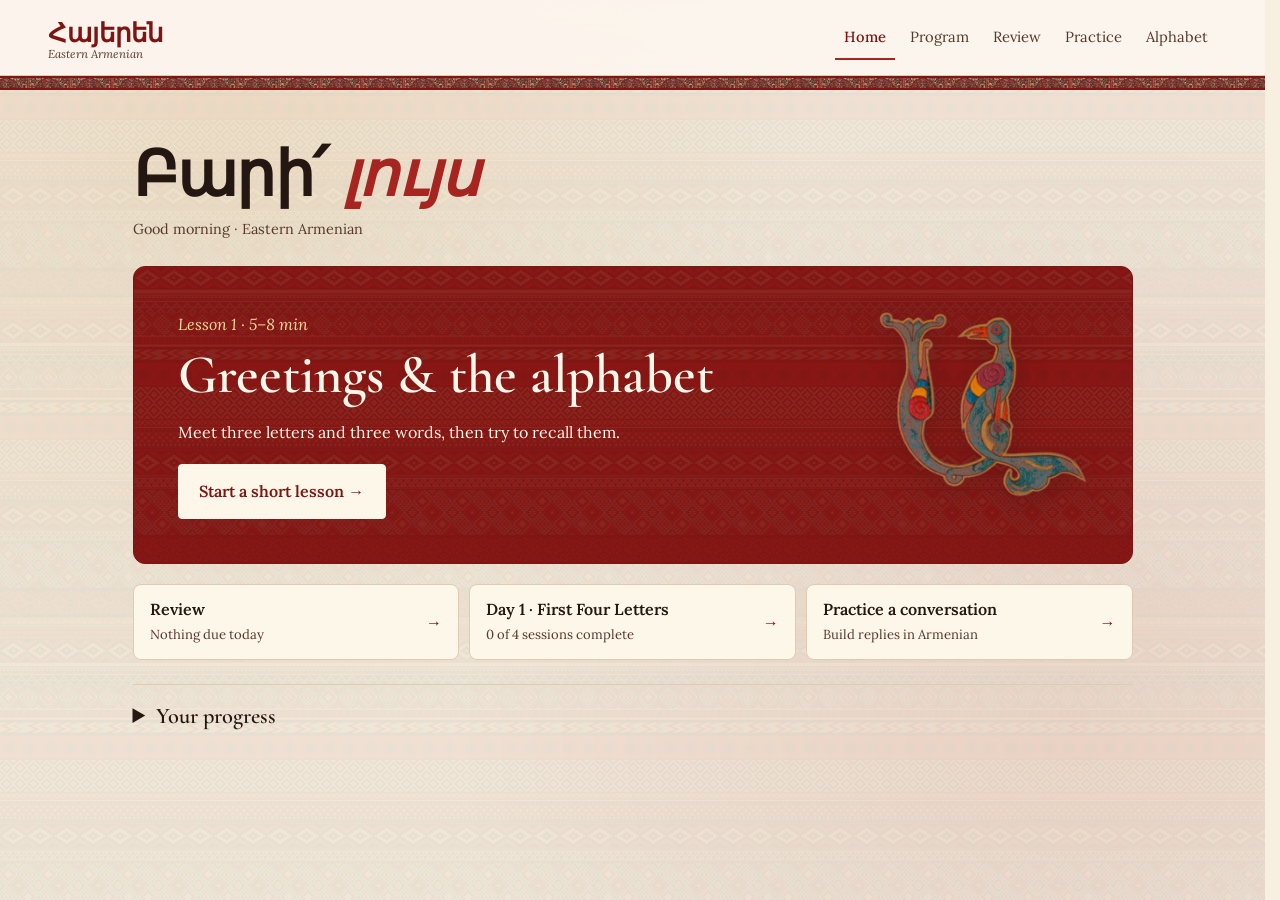
==== commit 10c39cb8: "Simplify mobile navigation and focus the learning dashboard" ====
--- a/index.html
+++ b/index.html
@@ -2,7 +2,7 @@
 <html lang="en">
 <head>
 <meta charset="UTF-8">
-<meta name="viewport" content="width=device-width, initial-scale=1.0">
+<meta name="viewport" content="width=device-width, initial-scale=1, viewport-fit=cover.0">
 <title>Հայերեն — Armenian Learning</title>
 <link rel="preconnect" href="https://fonts.googleapis.com">
 <link rel="preconnect" href="https://fonts.gstatic.com" crossorigin>
@@ -21,15 +21,11 @@
 <nav class="app-nav" aria-label="Main navigation">
   <div class="nav-logo">Հայերեն <span>Eastern Armenian</span></div>
   <div class="nav-tabs">
-    <button class="tab-btn active"  data-panel="home"       onclick="showPanel('home', this)">Home</button>
-    <button class="tab-btn"         data-panel="review"     onclick="showPanel('review', this)">Review<span class="tab-badge" id="tabDueBadge"></span></button>
-    <button class="tab-btn"         data-panel="daily"      onclick="showPanel('daily', this)">Program</button>
-    <button class="tab-btn"         data-panel="alphabet"   onclick="showPanel('alphabet', this)">Alphabet</button>
-    <button class="tab-btn"         data-panel="quiz"       onclick="showPanel('quiz', this)">Quiz</button>
-    <button class="tab-btn"         data-panel="flashcards" onclick="showPanel('flashcards', this)">Flashcards</button>
-    <button class="tab-btn"         data-panel="phrases"    onclick="showPanel('phrases', this)">Phrases</button>
-    <button class="tab-btn"         data-panel="calendar"   onclick="showPanel('calendar', this)">Calendar</button>
-    <button class="tab-btn"         data-panel="resources"  onclick="showPanel('resources', this)">Resources</button>
+    <button class="tab-btn active" data-panel="home" aria-current="page" onclick="showPanel('home')">Home</button>
+    <button class="tab-btn" data-panel="daily" onclick="showPanel('daily')">Program</button>
+    <button class="tab-btn" data-panel="review" onclick="showPanel('review')">Review<span class="tab-badge" id="tabDueBadge"></span></button>
+    <button class="tab-btn" data-panel="practice" onclick="showPanel('practice')">Practice</button>
+    <button class="tab-btn" data-panel="alphabet" onclick="showPanel('alphabet')">Alphabet</button>
   </div>
 </nav>
 
@@ -45,37 +41,31 @@
 
     <section id="lessonLaunch" class="lesson-launch" aria-label="Guided lesson"></section>
 
-    <p class="dialogue-launch"><a href="#dialogue">Practice a conversation →</a></p>
-
-    <section class="dash-primary" id="dashPrimary"></section>
-
-    <section class="dash-figures" id="dashFigures"></section>
-
-    <section class="dash-section">
-      <h2>Your progress through the program</h2>
+    <section class="dash-primary" id="dashPrimary" aria-label="Study options"></section>
+
+    <details class="dash-details">
+      <summary>Your progress</summary>
+      <div class="dash-figures" id="dashFigures"></div>
       <div class="dash-blocks" id="dashBlocks"></div>
-    </section>
-
-    <section class="dash-section">
-      <h2>Jump anywhere</h2>
-      <div class="dash-jump" id="dashJump"></div>
-    </section>
-
-    <section class="dash-section">
-      <h2>The year so far</h2>
-      <div class="heatmap-wrap"><div class="heatmap" id="dashHeatmap"></div></div>
-      <div class="heatmap-key">
-        <span>quieter</span>
-        <i class="hm-cell level-0"></i><i class="hm-cell level-1"></i><i class="hm-cell level-2"></i><i class="hm-cell level-3"></i><i class="hm-cell level-4"></i>
-        <span>busier</span>
-      </div>
-    </section>
+      <p class="dash-history"><a href="#calendar">View study calendar →</a></p>
+    </details>
+
   </div>
 </div>
 
 <section id="panel-lesson" class="panel"><div class="lesson-shell" id="lessonHost"></div></section>
 
 <section id="panel-dialogue" class="panel"><div class="lesson-shell" id="dialogueHost"></div></section>
+
+<section id="panel-practice" class="panel">
+  <div class="dash practice-hub">
+    <header>
+      <h1>Practice</h1>
+      <p>Choose what you want to work on today.</p>
+    </header>
+    <div class="dash-jump" id="dashJump"></div>
+  </div>
+</section>
 
 <!-- ====== REVIEW PANEL ====== -->
 <div id="panel-review" class="panel">
--- a/css/main.css
+++ b/css/main.css
@@ -188,22 +188,6 @@
   gap: 0.15rem 0.4rem;
 }
 
-/* Below the wrap breakpoint, nine tabs wrapping to a third line pushes page
-   content down unpredictably. A single scrollable row reads as one control
-   (swipe to see more) instead of a layout that shifts per page. */
-@media (max-width: 720px) {
-  .nav-tabs {
-    flex-wrap: nowrap;
-    overflow-x: auto;
-    max-width: 100%;
-    padding-bottom: 2px;
-    scrollbar-width: thin;
-    -webkit-overflow-scrolling: touch;
-  }
-
-  .tab-btn { flex: 0 0 auto; }
-}
-
 .tab-btn {
   position: relative;
   background: none;
@@ -285,24 +269,6 @@
 .dash-head {
   position: relative;
   margin-bottom: 2.5rem;
-  min-height: 190px;
-}
-
-/* Tatik-Papik — "We Are Our Mountains", Stepanakert. Set as a watermark
-   behind the greeting rather than as a framed picture. */
-.dash-head::after {
-  content: '';
-  position: absolute;
-  top: -0.5rem;
-  right: 0;
-  width: min(300px, 42vw);
-  aspect-ratio: 554 / 430;
-  background-image: url('../images/tatik-papik.png');
-  background-size: contain;
-  background-repeat: no-repeat;
-  background-position: top right;
-  opacity: 0.14;
-  pointer-events: none;
 }
 
 .dash-head h1 {
@@ -321,90 +287,6 @@
   font-size: 1.02rem;
   color: var(--ink-mid);
   max-width: 56ch;
-}
-
-/* -- The three ways in -- */
-.dash-primary {
-  display: grid;
-  grid-template-columns: repeat(auto-fit, minmax(250px, 1fr));
-  gap: 1rem;
-  margin-bottom: 3rem;
-}
-
-.dash-card {
-  position: relative;
-  display: flex;
-  flex-direction: column;
-  align-items: flex-start;
-  gap: 0.3rem;
-  text-align: left;
-  background: var(--surface);
-  border: 1px solid var(--border);
-  border-radius: 3px;
-  padding: 1.4rem 1.4rem 1.2rem;
-  font-family: var(--serif-body);
-  color: var(--ink);
-  cursor: pointer;
-  transition: border-color 0.2s, transform 0.2s, box-shadow 0.2s;
-}
-
-.dash-card:hover {
-  border-color: var(--border-firm);
-  transform: translateY(-2px);
-  box-shadow: 0 10px 26px -18px rgba(42, 26, 15, 0.45);
-}
-
-/* The lead card carries the gold-leaf edge */
-.dash-card.lead {
-  background: linear-gradient(165deg, var(--apricot-wash), var(--surface) 60%);
-  border-color: var(--apricot-light);
-}
-
-.dash-card.lead::before {
-  content: '';
-  position: absolute;
-  inset: 0 auto 0 0;
-  width: 3px;
-  background: linear-gradient(var(--apricot), var(--rubric));
-  border-radius: 3px 0 0 3px;
-}
-
-.dash-card-kicker {
-  font-style: italic;
-  font-size: 0.82rem;
-  color: var(--rubric);
-}
-
-.dash-card-figure {
-  font-family: var(--serif-display);
-  font-size: 2.9rem;
-  font-weight: 600;
-  line-height: 1;
-  color: var(--apricot-deep);
-}
-
-.dash-card-figure span {
-  font-size: 1.1rem;
-  color: var(--ink-mid);
-}
-
-.dash-card-title {
-  font-family: var(--serif-display);
-  font-size: 1.22rem;
-  font-weight: 600;
-}
-
-.dash-card-note {
-  font-size: 0.88rem;
-  color: var(--ink-mid);
-  line-height: 1.55;
-}
-
-.dash-card-go {
-  margin-top: 0.7rem;
-  font-size: 0.85rem;
-  font-weight: 500;
-  color: var(--apricot-deep);
 }
 
 .dash-progress {
@@ -448,18 +330,6 @@
   font-size: 0.82rem;
   font-style: italic;
   color: var(--ink-mid);
-}
-
-/* -- Sections -- */
-.dash-section { margin-bottom: 3rem; }
-
-.dash-section > h2 {
-  font-size: 1.4rem;
-  margin-bottom: 1.1rem;
-  padding-bottom: 0.6rem;
-  background-image: var(--interlace);
-  background-repeat: repeat-x;
-  background-position: bottom left;
 }
 
 .dash-blocks {
@@ -1982,13 +1852,10 @@
 .phrase-card.expanded .phrase-details, .rv-back.visible { max-height: none; }
 .skip-link { position: fixed; top: -100px; left: 1rem; z-index: 100; background: var(--surface); padding: .75rem; }
 .skip-link:focus { top: 1rem; }
-.lesson-launch { display: flex; align-items: center; justify-content: space-between; gap: 2rem; padding: clamp(1.25rem, 3vw, 2rem); margin: 0 0 2rem; border: 1px solid var(--border-firm); border-left: 5px solid var(--apricot); background: var(--surface); }
 .lesson-launch h2 { font-size: clamp(1.8rem, 4vw, 2.5rem); line-height: 1.2; margin: .35rem 0 .65rem; }
 .lesson-eyebrow { color: var(--rubric); font-style: italic; }
-.lesson-caption { display: block; margin-top: .75rem; font-size: .85rem; }
 .lesson-primary { background: var(--apricot); color: var(--surface); border: 1px solid var(--apricot-deep); border-radius: 4px; font: inherit; padding: .85rem 1.3rem; cursor: pointer; min-height: 48px; }
 .lesson-primary:hover { background: var(--apricot-deep); }
-.lesson-launch .lesson-primary { flex-shrink: 0; }
 .lesson-shell { max-width: 760px; margin: auto; padding: 2rem clamp(1rem, 4vw, 2rem) max(3rem, env(safe-area-inset-bottom)); }
 .lesson-toolbar { display: flex; justify-content: space-between; align-items: center; gap: 1rem; font-size: .85rem; margin-bottom: 1.5rem; }
 .lesson-progress { width: 100%; height: 8px; accent-color: var(--apricot); display: block; margin-bottom: 1.5rem; }
@@ -2011,7 +1878,6 @@
 .lesson-feedback { min-height: 4.5rem; padding: 1rem 0; }
 .lesson-summary { display: flex; gap: 1rem; flex-wrap: wrap; font-size: 1.6rem; margin: 1rem 0; }
 @media (max-width: 720px) {
-  .lesson-launch { align-items: stretch; flex-direction: column; gap: 1rem; }
   .app-nav { gap: .5rem; }
   .nav-tabs { width: 100%; }
   .lesson-toolbar { align-items: start; }
@@ -2021,8 +1887,7 @@
 
 .session-tag, .session-meta, .session-title-main { display: block; }
 
-.dialogue-launch { margin: -1rem 0 2rem; }
-.dialogue-launch a, .dialogue-stage summary { color: var(--apricot-deep); }
+.dialogue-stage summary { color: var(--apricot-deep); }
 #dialogueHeading { font-family: var(--serif-display); font-size: clamp(2rem, 6vw, 3rem); line-height: 1.15; margin: .65rem 0; }
 .dialogue-list { display: grid; gap: .75rem; margin-top: 1.5rem; }
 .dialogue-list button { text-align: left; }
@@ -2038,3 +1903,106 @@
 .dialogue-selection { min-height: 3rem; border-bottom: 1px solid var(--border); padding: .7rem 0; }
 .dialogue-actions button:disabled { opacity: .55; cursor: default; }
 #dialogueFeedback { margin-top: .75rem; }
+
+/* Home and mobile navigation */
+.carpet-band { height: 14px; margin-bottom: 0; }
+.dash-head { min-height: 0; margin-bottom: 1.5rem; }
+.dash-head p { margin-top: .35rem; font-size: .9rem; }
+.lesson-launch {
+  position: relative;
+  isolation: isolate;
+  display: grid;
+  grid-template-columns: minmax(0, 1fr) 210px;
+  gap: 1rem;
+  overflow: hidden;
+  background: var(--apricot-deep);
+  color: var(--surface);
+  border: 1px solid var(--apricot-deep);
+  border-radius: 12px;
+  padding: clamp(1.25rem, 4vw, 2.75rem);
+  margin-bottom: 1.25rem;
+}
+.lesson-launch::before {
+  content: '';
+  position: absolute;
+  inset: 0;
+  z-index: -1;
+  opacity: .13;
+  background: url('../images/pattern-tile.jpg') repeat;
+  mix-blend-mode: screen;
+}
+.lesson-launch h2 { color: inherit; font-size: clamp(2rem, 5vw, 3.4rem); }
+.lesson-launch .lesson-eyebrow { color: #f8d79b; }
+.lesson-launch .lesson-primary {
+  display: block;
+  margin-top: 1.15rem;
+  color: var(--apricot-deep);
+  background: var(--surface);
+  border-color: var(--surface);
+  font-weight: 600;
+}
+.lesson-launch .lesson-primary:hover { background: var(--surface2); }
+.lesson-launch :focus-visible { outline-color: var(--surface); }
+.lesson-launch-copy { max-width: 34rem; }
+.lesson-launch-art { width: 100%; height: auto; max-height: 210px; object-fit: contain; filter: drop-shadow(0 8px 14px #39131080); }
+.lesson-launch-progress { display: block; width: min(100%, 16rem); height: .55rem; margin-top: .7rem; accent-color: #f8d79b; }
+.dash-primary { display: grid; grid-template-columns: repeat(3, minmax(0, 1fr)); gap: .65rem; margin-bottom: 1.5rem; }
+.study-link {
+  display: flex;
+  gap: .5rem;
+  align-items: center;
+  justify-content: space-between;
+  background: var(--surface);
+  border: 1px solid var(--border);
+  border-radius: 8px;
+  color: var(--ink);
+  text-decoration: none;
+  font: inherit;
+  text-align: left;
+  padding: .85rem 1rem;
+  min-height: 60px;
+  cursor: pointer;
+}
+.study-link:hover { border-color: var(--apricot); }
+.study-title, .study-note { display: block; }
+.study-title { font-weight: 600; line-height: 1.35; }
+.study-note { font-size: .82rem; color: var(--ink-mid); margin-top: .2rem; }
+.study-arrow { color: var(--apricot-deep); }
+.dash-details { border-top: 1px solid var(--border); }
+.dash-details summary { cursor: pointer; padding-block: .8rem; font-family: var(--serif-display); font-size: 1.4rem; font-weight: 600; }
+.dash-history { margin-top: 1rem; }
+.dash-history a { color: var(--apricot-deep); }
+.practice-hub header { margin-bottom: 1.5rem; }
+.practice-hub h1 { font-size: clamp(2.5rem, 6vw, 3.8rem); }
+.practice-hub header p { margin-top: .45rem; color: var(--ink-mid); }
+.practice-hub .dash-jump { grid-template-columns: repeat(auto-fit, minmax(min(100%, 250px), 1fr)); }
+
+@media (max-width: 720px) {
+  .app-nav { position: static; padding-block: max(.75rem, env(safe-area-inset-top)) .75rem; backdrop-filter: none; }
+  .app-nav::after { display: none; }
+  .nav-tabs {
+    position: fixed;
+    z-index: 40;
+    inset: auto 0 0;
+    display: grid;
+    grid-template-columns: repeat(5, minmax(0, 1fr));
+    gap: 0;
+    overflow: visible;
+    padding: .3rem max(.25rem, env(safe-area-inset-right)) max(.3rem, env(safe-area-inset-bottom)) max(.25rem, env(safe-area-inset-left));
+    background: var(--surface);
+    border-top: 1px solid var(--border);
+    box-shadow: 0 -4px 18px #39231212;
+  }
+  .tab-btn { min-width: 0; min-height: 48px; margin: 0 2px; border: 0; border-radius: 6px; padding: .55rem .1rem; font-size: clamp(.73rem, 2.25vw, .86rem); }
+  .tab-btn.active { background: var(--apricot-wash); font-weight: 700; }
+  .tab-btn .tab-badge { position: absolute; top: 0; right: 0; margin: 0; }
+  html { scroll-padding-top: 12px; scroll-padding-bottom: calc(var(--mobile-nav-height, 62px) + 12px); scrollbar-gutter: auto; }
+  main { padding-bottom: var(--mobile-nav-height, 62px); }
+  .dash-primary { grid-template-columns: minmax(0, 1fr); }
+  .dash { padding-top: 1.2rem; }
+  .lesson-launch { grid-template-columns: minmax(0, 1fr) min(24vw, 110px); gap: .35rem; }
+}
+@media (max-width: 360px) {
+  .lesson-launch { grid-template-columns: minmax(0, 1fr); }
+  .lesson-launch-art { display: none; }
+}
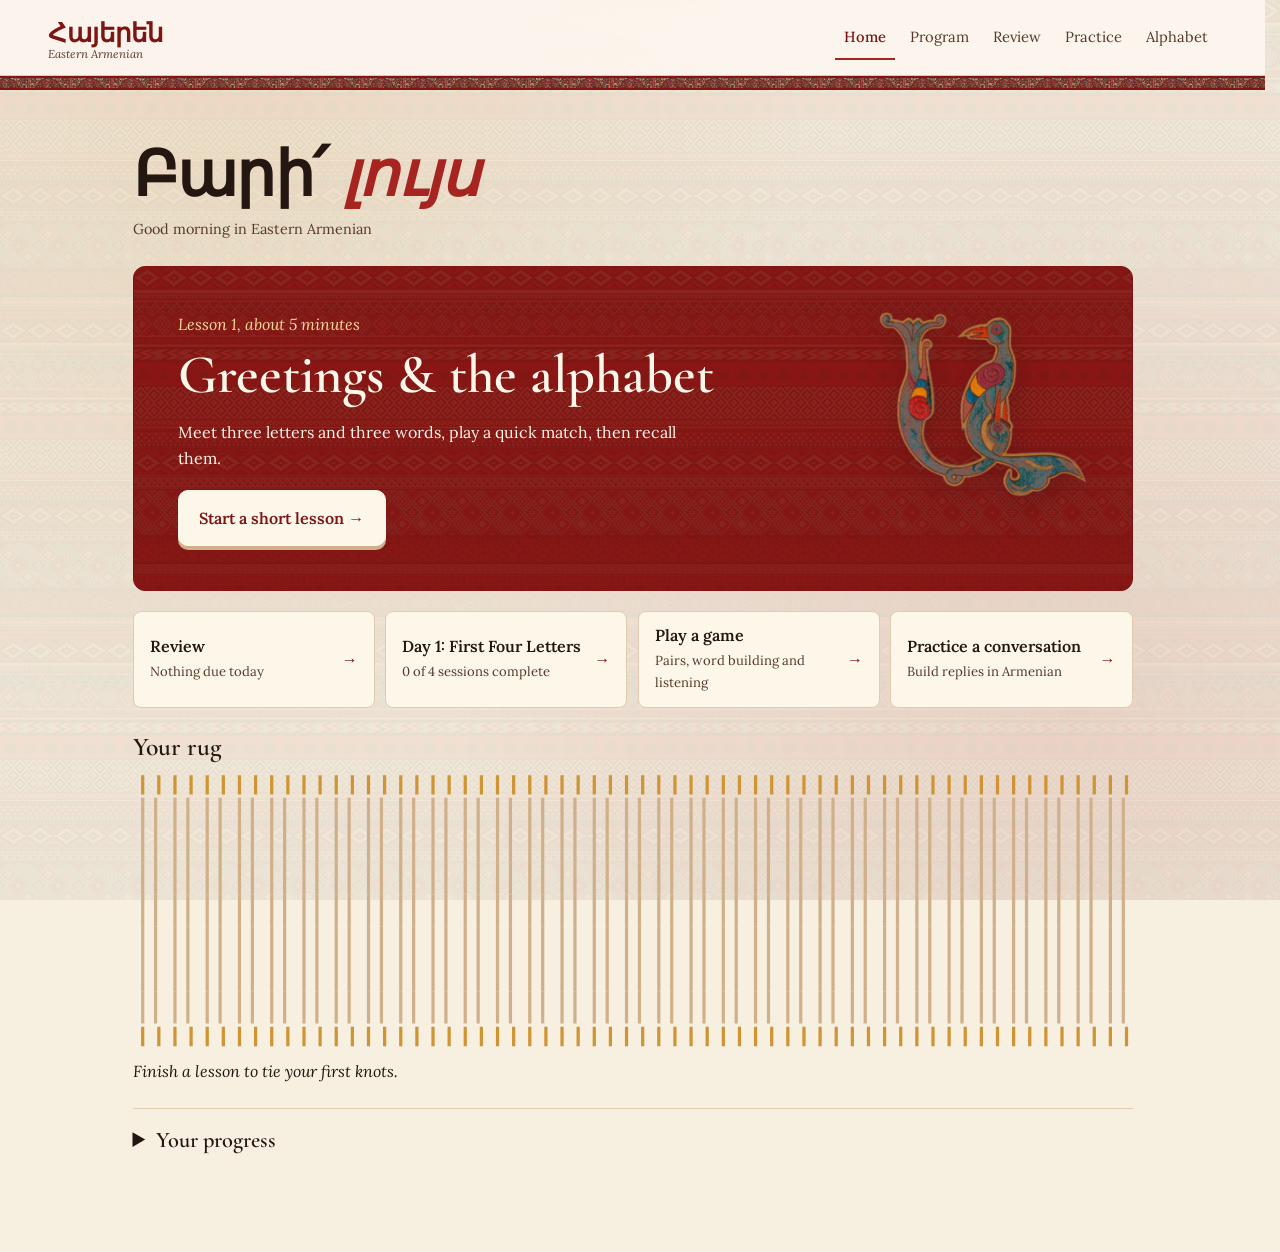
==== commit 6413d366: "Add playful Armenian learning and polish mobile UX" ====
--- a/index.html
+++ b/index.html
@@ -2,7 +2,7 @@
 <html lang="en">
 <head>
 <meta charset="UTF-8">
-<meta name="viewport" content="width=device-width, initial-scale=1, viewport-fit=cover.0">
+<meta name="viewport" content="width=device-width, initial-scale=1, viewport-fit=cover">
 <title>Հայերեն — Armenian Learning</title>
 <link rel="preconnect" href="https://fonts.googleapis.com">
 <link rel="preconnect" href="https://fonts.gstatic.com" crossorigin>
@@ -43,6 +43,8 @@
 
     <section class="dash-primary" id="dashPrimary" aria-label="Study options"></section>
 
+    <section class="dash-rug" id="dashRug" aria-label="Your rug"></section>
+
     <details class="dash-details">
       <summary>Your progress</summary>
       <div class="dash-figures" id="dashFigures"></div>
@@ -54,6 +56,8 @@
 </div>
 
 <section id="panel-lesson" class="panel"><div class="lesson-shell" id="lessonHost"></div></section>
+
+<section id="panel-play" class="panel"><div class="lesson-shell" id="playHost"></div></section>
 
 <section id="panel-dialogue" class="panel"><div class="lesson-shell" id="dialogueHost"></div></section>
 
@@ -72,12 +76,12 @@
   <div class="review-section">
     <div class="review-head">
       <h2>Review</h2>
-      <p>Everything the scheduler says is due today — letters, words and phrases in one queue. This is the habit that makes the rest stick.</p>
+      <p>Recall each letter, word, or phrase, then see how well you remembered it.</p>
     </div>
     <div class="review-stats" id="reviewStats"></div>
     <div class="progress-bar-wrap"><div class="progress-bar-fill" id="reviewProgress" style="width:0%"></div></div>
     <div class="review-counter" id="reviewCounter"></div>
-    <div class="review-card" id="reviewCard"></div>
+    <div class="review-card" id="reviewCard" tabindex="-1"></div>
     <div class="review-actions" id="reviewActions" style="display:none;">
       <button class="fc-rate fc-rate-hard" onclick="rateReview('hard')">Hard<span>1 day</span></button>
       <button class="fc-rate fc-rate-ok"   onclick="rateReview('good')">Got it<span>schedule out</span></button>
@@ -91,12 +95,19 @@
   <div class="pattern-band" role="presentation"></div>
   <div class="schedule-section">
     <div class="program-head">
-      <h2 id="dayHeading">Day 1 — First Four Letters</h2>
+      <h2 id="dayHeading" tabindex="-1">Day 1 — First Four Letters</h2>
       <div id="day-subtitle" class="program-subtitle"></div>
       <div id="dayMeta" class="program-meta"></div>
     </div>
 
-    <nav id="daySelector" class="day-selector"></nav>
+    <div class="program-navigation">
+      <button class="ctrl-btn" id="previousDay" onclick="switchDay(activeDay - 1, true)">← Previous day</button>
+      <button class="ctrl-btn" id="nextDay" onclick="switchDay(activeDay + 1, true)">Next day →</button>
+    </div>
+    <details class="program-days" id="programDays">
+      <summary>Browse all days</summary>
+      <nav id="daySelector" class="day-selector" aria-label="Program days"></nav>
+    </details>
 
     <div id="dayContent"></div>
   </div>
@@ -139,7 +150,13 @@
       <img class="alpha-initial" src="images/letter-a-cutout.png" alt="An illuminated Armenian manuscript initial, a bird worked into the letterform">
     </div>
     <div class="letter-grid" id="letterGrid"></div>
-    <div class="letter-detail" id="letterDetail"></div>
+    <dialog id="letterDialog" aria-labelledby="letterDialogTitle">
+      <div class="letter-dialog-head">
+        <h2 id="letterDialogTitle"></h2>
+        <form method="dialog"><button class="ctrl-btn" autofocus>Close</button></form>
+      </div>
+      <div class="letter-detail" id="letterDetail"></div>
+    </dialog>
   </div>
 </div>
 
@@ -183,6 +200,7 @@
     </div>
 
     <div class="quiz-options" id="quizOptions"></div>
+    <p class="quiz-feedback" id="quizFeedback" role="status"></p>
     <button class="next-btn" id="nextBtn" onclick="nextQuestion()">Next →</button>
   </div>
 </div>
@@ -239,11 +257,23 @@
     <div class="phrases-header">
       <div>
         <h2>Phrasebook</h2>
-        <p>Common phrases for everyday Eastern Armenian conversation. Click any phrase to expand it.</p>
+        <p>Find a phrase for everyday Eastern Armenian conversation.</p>
       </div>
       <img class="phrases-emblem" src="images/mother-armenia-crop.jpg" alt="Mother Armenia, the monument overlooking Yerevan">
     </div>
-    <div class="phrase-cats" id="phraseCats"></div>
+    <div class="phrase-controls">
+      <label class="phrase-search">Search phrases
+        <input type="search" id="phraseSearch" placeholder="English, Armenian, or romanization" autocomplete="off">
+      </label>
+      <label class="phrase-category">Situation
+        <select id="phraseCategory"><option value="all">All situations</option></select>
+      </label>
+      <button type="button" id="phraseSaved" class="ctrl-btn" aria-pressed="false">Saved (0)</button>
+    </div>
+    <div class="phrase-results-bar">
+      <p id="phraseCount" role="status"></p>
+      <button type="button" id="phraseReset" class="ctrl-btn" hidden>Clear filters</button>
+    </div>
     <div class="phrase-list" id="phraseList"></div>
   </div>
 </div>
@@ -371,6 +401,8 @@
 <script src="js/calendar.js"></script>
 <script src="js/dashboard.js"></script>
 <script src="js/lesson.js"></script>
+<script src="js/rug.js"></script>
+<script src="js/play.js"></script>
 <script src="js/dialogue.js"></script>
 <!-- Entry point -->
 <script src="js/app.js"></script>
--- a/css/main.css
+++ b/css/main.css
@@ -900,7 +900,6 @@
   border-left: 2px solid var(--apricot-light);
   border-radius: 0 3px 3px 0;
   padding: 0.75rem 1rem;
-  cursor: pointer;
   transition: border-left-color 0.18s;
 }
 
@@ -916,6 +915,7 @@
   color: var(--ink-mid);
   transition: max-height 0.3s, opacity 0.3s, margin 0.3s;
 }
+.recall-ans[hidden], .rl-eng[hidden] { display: none; }
 
 .recall-item.revealed .recall-ans { max-height: 140px; opacity: 1; margin-top: 0.35rem; }
 
@@ -1178,34 +1178,25 @@
   position: relative;
   background: var(--surface);
   border: 1px solid var(--border);
-  border-radius: 3px;
-  padding: 0.9rem 0.5rem 0.7rem;
-  text-align: center;
+  border-radius: 8px;
+}
+.letter-card:hover, .letter-card:focus-within { border-color: var(--apricot); }
+.letter-card.learned { background: var(--apricot-wash); border-color: var(--apricot-light); }
+.letter-open {
+  display: block;
+  background: none;
+  border: 0;
+  color: var(--ink);
   cursor: pointer;
-  transition: all 0.18s;
   font: inherit;
   width: 100%;
-}
-
-.letter-card:hover {
-  border-color: var(--apricot);
-  transform: translateY(-2px);
-}
-
-.letter-card.learned { background: var(--apricot-wash); border-color: var(--apricot-light); }
-
-.letter-card.active-card {
-  border-color: var(--apricot-deep);
-  box-shadow: inset 0 0 0 1px var(--apricot-deep);
-}
-
-.learned-dot {
-  position: absolute;
-  top: 5px; right: 5px;
-  width: 5px; height: 5px;
-  border-radius: 50%;
-  background: var(--olive);
-}
+  padding: .75rem .4rem 3rem;
+  border-radius: inherit;
+}
+.letter-open span { display: block; }
+.card-glyph { font-size: 1.3rem; color: var(--apricot-deep); }
+.letter-open .learned-dot { display: none; }
+.learned .letter-open .learned-dot { display: block; position: absolute; top: .35rem; right: .5rem; color: var(--viridian); }
 
 .letter-card-art {
   display: block;
@@ -1231,17 +1222,17 @@
 
 .card-audio-btn {
   position: absolute;
-  top: 5px; left: 5px;
-  width: 22px; height: 22px;
-  border-radius: 50%;
-  padding: 0;
-  font-size: 0.7rem;
+  bottom: 3px;
+  left: 50%;
+  transform: translateX(-50%);
+  min-width: 44px;
+  min-height: 44px;
+  border-radius: 6px;
+  font-size: .95rem;
   line-height: 1;
-  opacity: 0.55;
-}
-
-.card-audio-btn:hover, .card-audio-btn.playing { opacity: 1; border-color: var(--coral); background: var(--rose-wash); }
-.card-audio-btn.audio-error { opacity: 1; border-color: var(--rubric); }
+}
+.card-audio-btn:hover, .card-audio-btn.playing { border-color: var(--coral); background: var(--rose-wash); }
+.card-audio-btn.audio-error { border-color: var(--rubric); }
 
 .detail-audio-btn {
   display: inline-flex;
@@ -1257,16 +1248,38 @@
 .detail-audio-btn:hover, .detail-audio-btn.playing { border-color: var(--coral); background: var(--rose-wash); color: var(--coral); }
 .detail-audio-btn.audio-error { border-color: var(--rubric); color: var(--rubric); }
 
+#letterDialog {
+  margin: auto;
+  width: min(calc(100% - 2rem), 780px);
+  max-height: min(calc(100% - 2rem), 760px);
+  overflow: auto;
+  overscroll-behavior: contain;
+  border: 1px solid var(--border-firm);
+  border-radius: 12px;
+  background: var(--surface);
+  color: var(--ink);
+}
+#letterDialog::backdrop { background: #2416109c; }
+.letter-dialog-head {
+  position: sticky;
+  top: 0;
+  z-index: 1;
+  display: flex;
+  align-items: center;
+  justify-content: space-between;
+  gap: .5rem;
+  padding: .75rem 1rem;
+  background: var(--surface);
+  border-bottom: 1px solid var(--border);
+}
 .letter-detail {
-  display: none;
-  gap: 1.75rem;
-  background: var(--surface);
-  border: 1px solid var(--border);
-  border-radius: 3px;
-  padding: 1.75rem;
-}
-
-.letter-detail.visible { display: grid; grid-template-columns: repeat(auto-fit, minmax(220px, 1fr)); }
+  display: grid;
+  grid-template-columns: repeat(auto-fit, minmax(min(100%, 185px), 1fr));
+  gap: 1rem;
+  padding: 1rem;
+}
+.detail-learned { display: block; min-height: 44px; margin: .75rem auto 0; }
+.detail-audio-btn { min-height: 44px; }
 
 .detail-glyph { text-align: center; }
 
@@ -1286,24 +1299,14 @@
   color: var(--apricot-deep);
 }
 
-.detail-ipa { font-family: var(--mono); font-size: 0.8rem; color: var(--apricot); margin-top: 0.4rem; }
-.detail-name { font-size: 0.8rem; font-style: italic; color: var(--ink-mid); }
 
 .detail-info h3 { font-size: 1.3rem; margin-bottom: 0.5rem; }
 .detail-info p { font-size: 0.93rem; color: var(--ink-mid); }
 
-.detail-subhead {
-  font-family: var(--serif-display);
-  font-size: 1rem;
-  font-style: italic;
-  color: var(--rubric);
-  margin-top: 1rem;
-}
-
 .detail-ipa-line { font-size: 0.85rem; margin-top: 0.25rem; }
 .detail-ipa-line span { font-family: var(--mono); color: var(--ink); }
 
-.detail-words h4 { font-size: 1.05rem; font-style: italic; color: var(--rubric); margin-bottom: 0.6rem; }
+.detail-words h3 { font-size: 1.05rem; font-style: italic; color: var(--rubric); margin-bottom: 0.6rem; }
 .word-item { margin-bottom: 0.55rem; }
 .word-arm { font-family: var(--serif-display); font-size: 1.15rem; font-weight: 600; }
 .word-eng { font-size: 0.85rem; font-style: italic; color: var(--ink-mid); }
@@ -1337,7 +1340,7 @@
   margin-right: 0.2rem;
 }
 
-.ctrl-btn, .phrase-cat-btn {
+.ctrl-btn {
   background: var(--surface);
   border: 1px solid var(--border);
   border-radius: 2px;
@@ -1350,15 +1353,15 @@
   white-space: nowrap;
 }
 
-.ctrl-btn:hover, .phrase-cat-btn:hover { border-color: var(--apricot); color: var(--apricot-deep); }
-
-.ctrl-btn.active, .phrase-cat-btn.active {
+.ctrl-btn:hover { border-color: var(--apricot); color: var(--apricot-deep); }
+
+.ctrl-btn.active {
   background: var(--ink);
   border-color: var(--ink);
   color: var(--bg);
 }
 
-.word-quiz-cats, .phrase-cats { display: flex; flex-wrap: wrap; gap: 0.4rem; margin-bottom: 1.5rem; }
+.word-quiz-cats { display: flex; flex-wrap: wrap; gap: 0.4rem; margin-bottom: 1.5rem; }
 
 .progress-bar-wrap {
   height: 3px;
@@ -1625,7 +1628,7 @@
   .phrases-emblem { display: none; }
 }
 
-.phrase-list { display: grid; grid-template-columns: repeat(auto-fit, minmax(270px, 1fr)); gap: 0.8rem; }
+.phrase-list { display: grid; grid-template-columns: repeat(auto-fill, minmax(min(100%, 270px), 1fr)); gap: 0.8rem; align-items: start; }
 
 .phrase-card {
   background: var(--surface);
@@ -1633,7 +1636,6 @@
   border-left: 2px solid var(--apricot-light);
   border-radius: 0 3px 3px 0;
   padding: 1.1rem 1.2rem;
-  cursor: pointer;
   transition: border-left-color 0.18s;
 }
 
@@ -1650,15 +1652,22 @@
 .phrase-romanized { font-family: var(--mono); font-size: 0.78rem; color: var(--ink-mid); }
 .phrase-eng { font-size: 1rem; margin-top: 0.2rem; }
 
-.phrase-details {
-  max-height: 0;
-  opacity: 0;
-  overflow: hidden;
-  transition: max-height 0.3s, opacity 0.3s, margin 0.3s;
-}
-
-.phrase-card.expanded .phrase-details { max-height: 320px; opacity: 1; margin-top: 0.6rem; }
-
+.phrase-controls { display: flex; align-items: end; flex-wrap: wrap; gap: .75rem; }
+.phrase-controls label { display: flex; flex-direction: column; min-width: 0; gap: .25rem; font-size: .88rem; }
+.phrase-search { flex: 3 1 230px; }
+.phrase-category { flex: 1 1 160px; }
+.phrase-controls input, .phrase-controls select {
+  width: 100%; min-height: 44px; padding: .55rem .7rem; border: 1px solid var(--border-firm);
+  border-radius: 5px; background: var(--surface); color: var(--ink); font: inherit; font-size: 1rem;
+}
+.phrase-controls [aria-pressed="true"], .phrase-save[aria-pressed="true"] {
+  background: var(--apricot-wash); color: var(--apricot-deep); border-color: var(--apricot);
+}
+.phrase-results-bar { display: flex; align-items: center; justify-content: space-between; margin: .8rem 0; min-height: 44px; font-size: .9rem; }
+.phrase-card-tools { margin-top: .75rem; }
+.phrase-details { margin-top: .45rem; }
+.phrase-details summary { cursor: pointer; padding-block: .45rem; color: var(--apricot-deep); }
+.phrase-empty { padding-block: 1rem; }
 .phrase-ipa { font-family: var(--mono); font-size: 0.78rem; color: var(--apricot-deep); }
 .phrase-literal { font-size: 0.85rem; font-style: italic; color: var(--ink-mid); margin-top: 0.25rem; }
 .phrase-usage { font-size: 0.87rem; color: var(--ink-mid); margin-top: 0.35rem; }
@@ -1849,7 +1858,7 @@
 .session-header[aria-expanded="false"] + .session-body { visibility: hidden; }
 .recall-item, .reading-line { width: 100%; text-align: left; font: inherit; color: inherit; }
 .recall-item.revealed .recall-ans, .reading-line.revealed .rl-eng,
-.phrase-card.expanded .phrase-details, .rv-back.visible { max-height: none; }
+.rv-back.visible { max-height: none; }
 .skip-link { position: fixed; top: -100px; left: 1rem; z-index: 100; background: var(--surface); padding: .75rem; }
 .skip-link:focus { top: 1rem; }
 .lesson-launch h2 { font-size: clamp(1.8rem, 4vw, 2.5rem); line-height: 1.2; margin: .35rem 0 .65rem; }
@@ -1998,6 +2007,7 @@
   .tab-btn .tab-badge { position: absolute; top: 0; right: 0; margin: 0; }
   html { scroll-padding-top: 12px; scroll-padding-bottom: calc(var(--mobile-nav-height, 62px) + 12px); scrollbar-gutter: auto; }
   main { padding-bottom: var(--mobile-nav-height, 62px); }
+  main { padding-left: max(1rem, env(safe-area-inset-left)); padding-right: max(1rem, env(safe-area-inset-right)); }
   .dash-primary { grid-template-columns: minmax(0, 1fr); }
   .dash { padding-top: 1.2rem; }
   .lesson-launch { grid-template-columns: minmax(0, 1fr) min(24vw, 110px); gap: .35rem; }
@@ -2006,3 +2016,152 @@
   .lesson-launch { grid-template-columns: minmax(0, 1fr); }
   .lesson-launch-art { display: none; }
 }
+
+/* Keep each lesson step in view and leave the page itself scrollable. */
+#lessonHost .lesson-stage { border-radius: 12px; }
+#lessonHost .lesson-question { margin-block: .4rem 1.1rem; }
+#lessonHost .lesson-options { grid-template-columns: repeat(2, minmax(0, 1fr)); gap: .6rem; }
+#lessonHost .lesson-option { padding: .65rem; min-height: 54px; }
+#lessonHost .lesson-option.correct, #lessonHost .lesson-option.incorrect { border-width: 1px; }
+.guided-lesson-actions, .lesson-summary-actions {
+  display: flex;
+  align-items: center;
+  justify-content: space-between;
+  flex-wrap: wrap;
+  gap: .65rem 1rem;
+  margin-top: 1rem;
+}
+.guided-lesson-actions .lesson-primary { margin-inline-start: auto; }
+.guided-lesson-actions .lesson-primary:disabled { background: var(--surface2); border-color: var(--border); color: var(--ink-mid); cursor: default; }
+.guided-lesson-actions .lesson-feedback { flex: 1 1 12rem; min-height: 0; padding: 0; font-size: .9rem; }
+.guided-lesson-actions .lesson-feedback:empty { position: absolute; width: 1px; height: 1px; overflow: hidden; clip-path: inset(50%); }
+.guided-lesson-actions .correct { color: var(--viridian); }
+.guided-lesson-actions .incorrect { color: var(--apricot-deep); }
+
+@media (max-width: 720px) {
+  body:has(#panel-lesson.active .guided-lesson-actions) .app-nav { display: none; }
+  body:has(#panel-lesson.active .guided-lesson-actions) main { padding-bottom: 0; }
+  html:has(#panel-lesson.active .guided-lesson-actions) { scroll-padding-bottom: 7rem; }
+  #lessonHost:has(.guided-lesson-actions) { padding-block: max(1rem, env(safe-area-inset-top)) 0; min-height: 100svh; display: flex; flex-direction: column; }
+  #lessonHost .lesson-toolbar { align-items: center; margin-bottom: .8rem; }
+  #lessonHost .lesson-progress { flex: none; margin-bottom: 1rem; }
+  #lessonHost .lesson-stage h1 { font-size: clamp(1.8rem, 7vw, 2.4rem); margin-block: .55rem; }
+  #lessonHost .lesson-stage .lesson-glyph { font-size: clamp(2.8rem, 13vw, 4.6rem); }
+  .guided-lesson-actions {
+    position: sticky;
+    bottom: 0;
+    display: grid;
+    grid-template-columns: minmax(0, 1fr);
+    gap: .45rem;
+    margin: auto -1rem 0;
+    padding: .75rem 1rem max(.75rem, env(safe-area-inset-bottom));
+    background: var(--surface);
+    border-top: 1px solid var(--border);
+    box-shadow: 0 -4px 16px #39231214;
+  }
+  #lessonHost .lesson-stage:has(+ .guided-lesson-actions) { margin-bottom: 1rem; }
+  .guided-lesson-actions .lesson-primary { width: 100%; }
+}
+
+.program-navigation { display: flex; justify-content: space-between; gap: .5rem; }
+.program-navigation button:disabled { opacity: .55; cursor: default; }
+.program-days { margin-block: .5rem 1.25rem; }
+.program-days > summary { width: fit-content; padding-block: .55rem; color: var(--apricot-deep); cursor: pointer; }
+.program-days .day-selector { margin-bottom: 0; }
+.program-continue { margin-inline-start: .5rem; }
+@media (max-width: 480px) {
+  .program-days .day-selector { grid-template-columns: minmax(0, 1fr); }
+  .program-continue { margin-inline-start: 0; margin-top: .5rem; }
+}
+
+.dialogue-toolbar { display: flex; flex-wrap: wrap; gap: .5rem; justify-content: space-between; }
+.dialogue-note summary { color: var(--apricot-deep); cursor: pointer; padding-block: .35rem; }
+
+.quiz-feedback:not(:empty) { margin-top: .7rem; color: var(--apricot-deep); }
+#quizPrompt:focus { outline: none; }
+
+#reviewLetterAudio { margin-top: .55rem; }
+#reviewLetterAudio.playing { border-color: var(--apricot); background: var(--apricot-wash); }
+.review-audio-status { color: var(--apricot-deep); font-size: .85rem; }
+
+/* ======= RUG, GAMES, PLAYFUL LESSONS =======
+   Pressable pieces share one look: a felted tile with a thick lower edge
+   that sinks when pressed. */
+.dash-primary { grid-template-columns: repeat(4, minmax(0, 1fr)); }
+@media (max-width: 980px) { .dash-primary { grid-template-columns: repeat(2, minmax(0, 1fr)); } }
+@media (max-width: 560px) { .dash-primary { grid-template-columns: minmax(0, 1fr); } }
+
+.dash-rug { margin-bottom: 1.5rem; }
+.dash-rug h2 { font-family: var(--serif-display); font-size: 1.6rem; line-height: 1.2; margin-bottom: .6rem; }
+.rug { display: block; width: 100%; height: auto; overflow: visible; }
+.rug .warp, .rug .fringe { fill: none; stroke: var(--border-firm); stroke-width: 1; }
+.rug .fringe { stroke: var(--ochre); }
+.rug .knot.due { fill-opacity: .4; }
+.rug .knot.fresh { transform-box: fill-box; transform-origin: center; animation: tie-knot .5s backwards cubic-bezier(.3, 1.6, .5, 1); }
+@keyframes tie-knot { from { transform: scale(0) rotate(-45deg); } }
+.rug-caption { margin-top: .5rem; font-style: italic; }
+
+.lesson-primary, .lesson-option, .match-tile, .spell-tile, .game-card { transition: transform .08s, box-shadow .08s; }
+#panel-lesson .lesson-primary, #panel-play .lesson-primary, .lesson-launch .lesson-primary { border-radius: 10px; box-shadow: 0 4px 0 #4d0c0a; }
+.lesson-launch .lesson-primary { box-shadow: 0 4px 0 var(--border-firm); }
+#panel-lesson .lesson-primary:disabled { box-shadow: none; }
+.lesson-option, .match-tile, .spell-tile { border-radius: 10px; box-shadow: 0 4px 0 var(--border-firm); }
+#panel-lesson .lesson-primary:active:enabled, #panel-play .lesson-primary:active, .lesson-launch .lesson-primary:active,
+.lesson-option:active:enabled, .match-tile:active:enabled, .spell-tile:active:enabled, .game-card:active { transform: translateY(3px); box-shadow: 0 1px 0 var(--border-firm); }
+.lesson-option.correct { box-shadow: 0 4px 0 var(--leaf); animation: settle .35s; }
+.lesson-option.incorrect, .match-tile.wrong, .spell-tile.wrong { animation: nudge .3s; }
+@keyframes settle { 40% { transform: scale(1.05); } }
+@keyframes nudge { 25% { transform: translateX(-5px); } 75% { transform: translateX(5px); } }
+
+.meet-card { display: grid; grid-template-columns: minmax(0, 1fr) minmax(0, 220px); gap: 1rem; align-items: center; }
+.meet-card:not(:has(> img, > svg)) { grid-template-columns: minmax(0, 1fr); }
+.meet-art { width: 100%; max-height: 230px; object-fit: contain; mix-blend-mode: multiply; }
+.word-picture { width: 100%; max-width: 120px; color: var(--indigo); }
+.meet-words { display: flex; flex-wrap: wrap; gap: .3rem 1.2rem; margin-top: 1rem; }
+.meet-words b { font-size: 1.2rem; font-weight: 500; }
+.meet-words mark { background: none; color: var(--apricot); font-weight: 600; border-bottom: 3px solid var(--ochre); }
+@media (max-width: 560px) {
+  .meet-card:has(> img, > svg) { grid-template-columns: minmax(0, 1fr) 30%; }
+  .meet-art { max-height: 160px; }
+}
+
+.match-board { display: grid; grid-template-columns: 1fr 1fr; gap: .9rem; }
+.match-board > div { display: grid; gap: .75rem; align-content: start; grid-auto-rows: 1fr; }
+.match-tile { min-height: 58px; min-width: 0; padding: .5rem; background: var(--surface2); border: 2px solid var(--border-firm); color: var(--ink); font: inherit; font-size: 1.05rem; overflow-wrap: anywhere; cursor: pointer; }
+.match-tile[lang] { font-size: 1.3rem; }
+.match-tile[aria-pressed="true"] { border-color: var(--indigo); background: #dfe6e8; box-shadow: 0 4px 0 var(--indigo); }
+.match-tile.found { border-color: var(--leaf); background: #e5edde; box-shadow: none; cursor: default; animation: settle .35s; }
+.match-tile.wrong { border-color: var(--rubric); background: var(--rose-wash); }
+.game-status { min-height: 1.65em; margin-top: 1rem; }
+.lesson-stage .game-status { margin-bottom: 0; }
+.game-actions { margin-top: 1rem; display: flex; justify-content: flex-end; }
+
+#playHost > h1 { font-family: var(--serif-display); font-size: clamp(2.5rem, 6vw, 3.8rem); line-height: 1.15; }
+#playHost > h1:focus { outline: none; }
+.game-list { display: grid; gap: 1rem; margin-top: 1.5rem; }
+.game-card { display: grid; grid-template-columns: 104px minmax(0, 1fr); column-gap: 1.1rem; align-items: center; padding: 1rem; min-height: 112px; text-align: left; font: inherit; color: var(--surface); border: 0; border-radius: 12px; cursor: pointer; box-shadow: 0 5px 0 #24161066; }
+.game-match { background: var(--apricot); }
+.game-spell { background: var(--indigo); }
+.game-listen { background: var(--viridian); }
+.game-sign { grid-row: 1 / 3; font-size: 1.9rem; text-align: center; white-space: nowrap; }
+.game-sign i { margin-left: .5rem; }
+.game-sign svg { width: 56px; display: block; margin: auto; }
+.game-title { font-family: var(--serif-display); font-size: 1.7rem; font-weight: 700; line-height: 1.1; align-self: end; }
+.game-title + span { align-self: start; }
+
+.spell-slots { display: flex; flex-wrap: wrap; gap: .4rem; margin-block: 1rem 1.4rem; }
+.spell-slots span { width: 2.6rem; height: 3.1rem; display: grid; place-items: center; font-size: 1.7rem; border-bottom: 3px solid var(--border-firm); }
+.spell-slots.complete span { border-color: var(--leaf); animation: settle .35s; }
+.spell-tiles { display: flex; flex-wrap: wrap; gap: .75rem; }
+.spell-tile { width: 56px; height: 56px; font: inherit; font-size: 1.6rem; background: var(--surface2); border: 2px solid var(--border-firm); color: var(--ink); cursor: pointer; }
+.spell-tile:disabled { visibility: hidden; }
+.spell-tile.wrong { border-color: var(--rubric); background: var(--rose-wash); }
+.spell-tile.hint { border-color: var(--ochre); background: #f6e3bb; }
+#panel-play .lesson-options { grid-template-columns: repeat(2, minmax(0, 1fr)); margin-top: 1.2rem; }
+.listen-options .lesson-option { font-size: 1.9rem; min-height: 84px; }
+.missed-list { list-style: none; margin: .6rem 0 1rem; }
+.missed-list b { font-size: 1.3rem; margin-right: .5rem; }
+
+@media (prefers-reduced-motion: reduce) {
+  .lesson-option, .match-tile, .spell-tile, .game-card, .lesson-primary { transition: none; }
+}
